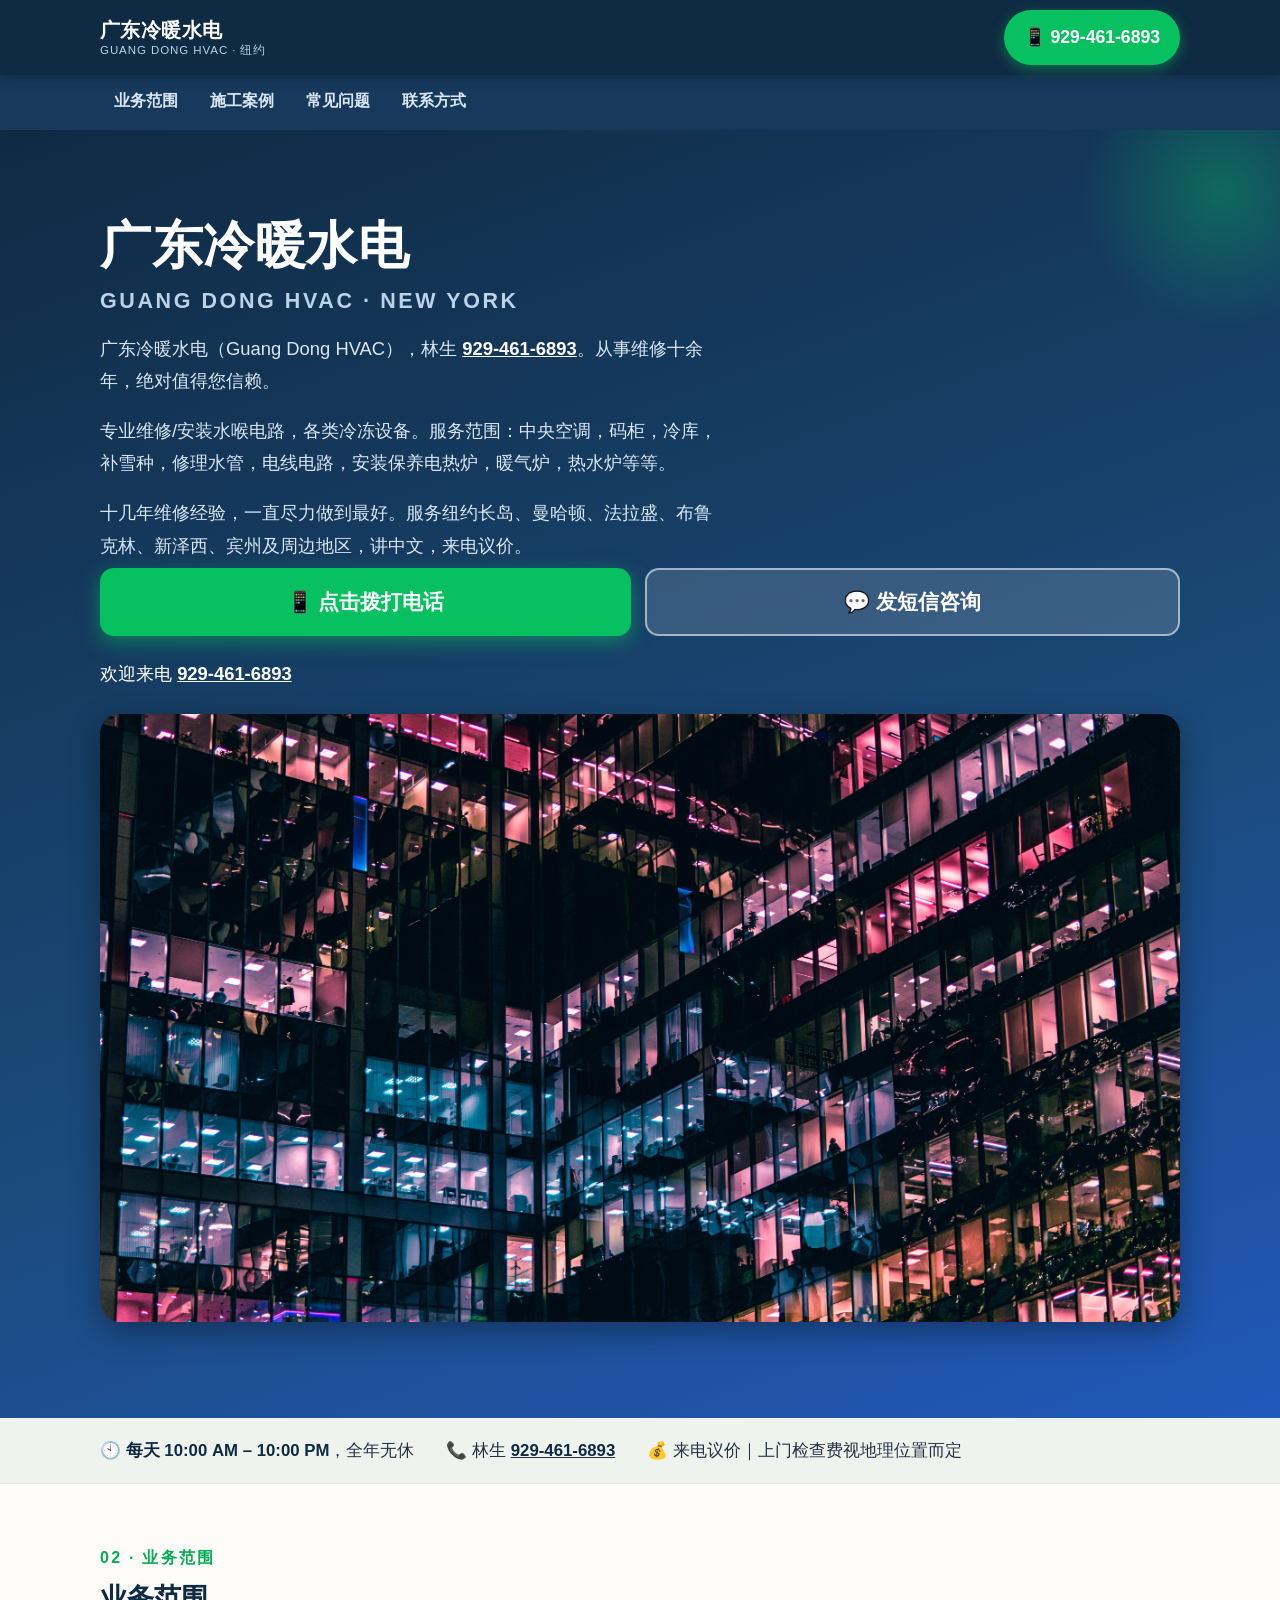
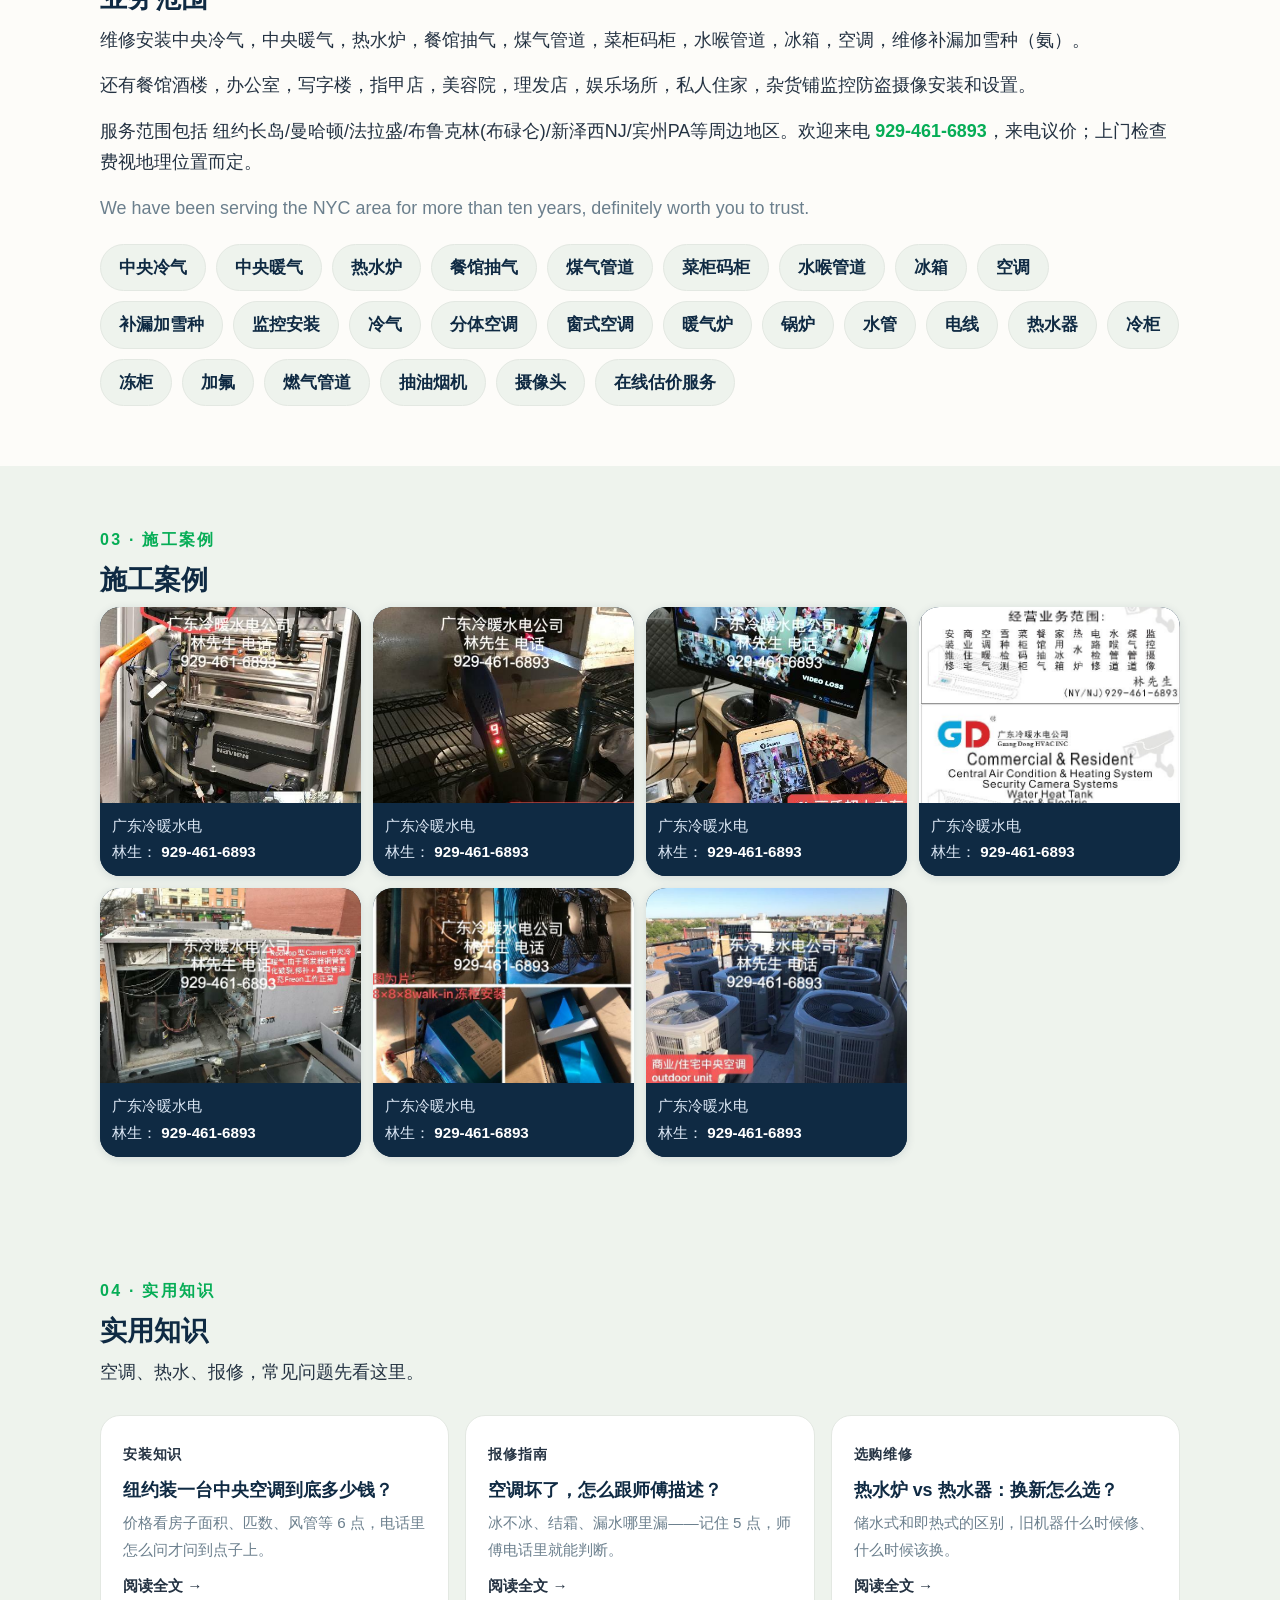
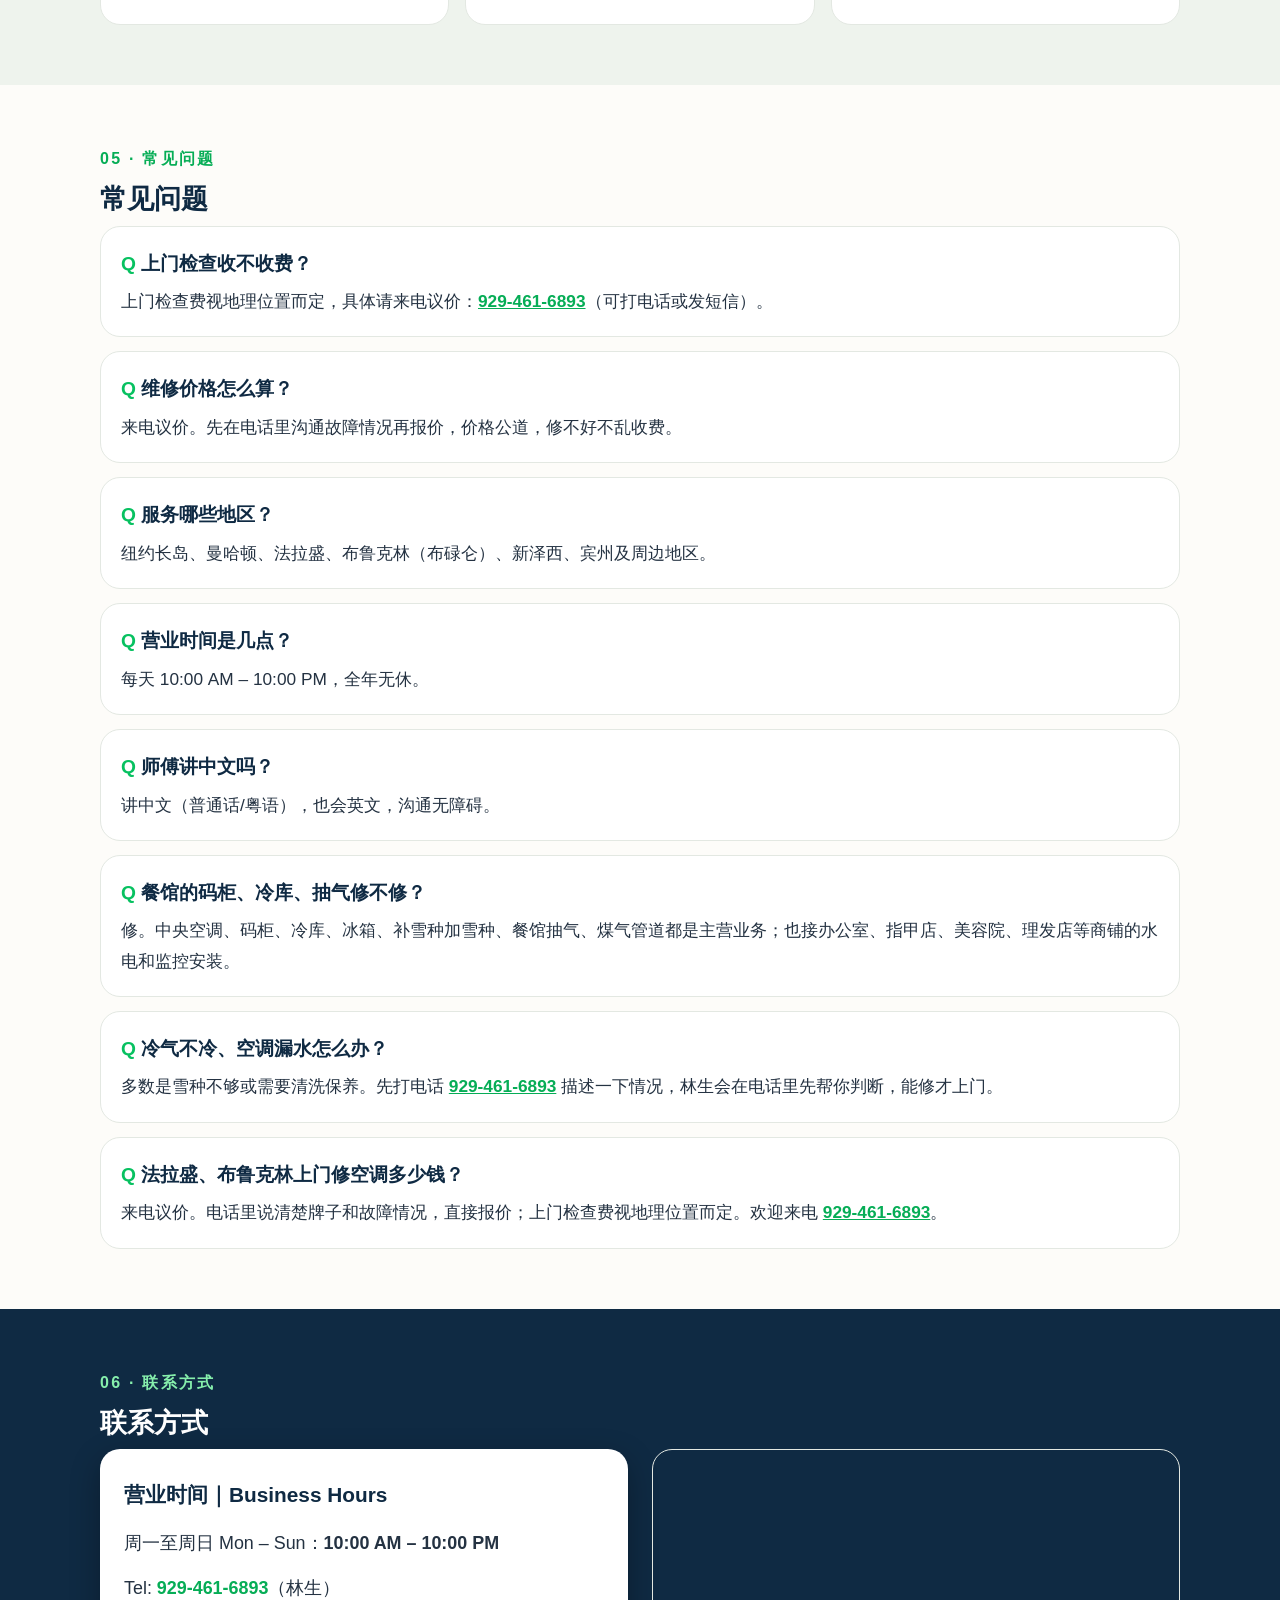
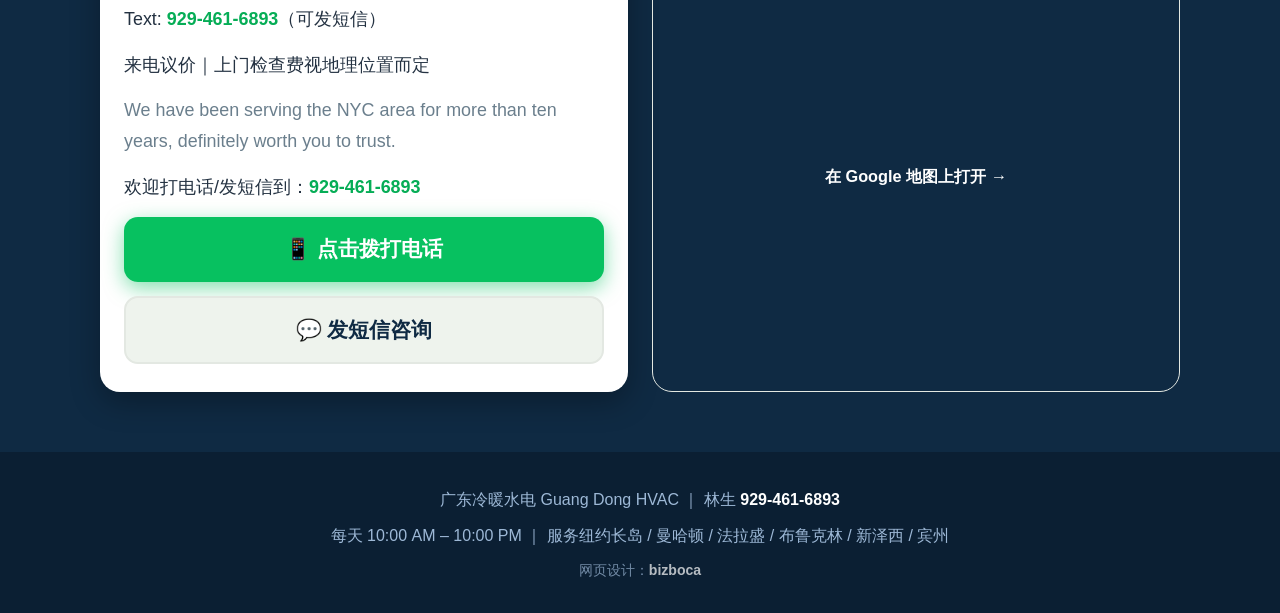
==== index.html @ 6eac8eda "加关键字在线估价服务" ====
<!DOCTYPE html>
<html lang="zh">

<head>
    <meta charset="UTF-8">
    <meta name="viewport" content="width=device-width, initial-scale=1.0">
    <meta http-equiv="X-UA-Compatible" content="ie=edge">
    <title>广东冷暖水电｜纽约中央空调冷气·水喉·电路维修安装 929-461-6893 | Guang Dong HVAC</title>
    <meta name="description" content="广东冷暖水电 (Guang Dong HVAC)，纽约十年以上维修经验：中央空调/冷气/暖气、热水炉、水喉管道、电线电路、码柜冷库、补雪种加氟、煤气管道、餐馆抽气、监控安装。服务长岛/曼哈顿/法拉盛/布鲁克林/皇后区/新泽西/宾州。讲中文，来电议价：929-461-6893。">
    <meta name="keywords" content="广东冷暖水电,Guang Dong HVAC,纽约空调维修,纽约冷气维修,法拉盛空调维修,法拉盛冷气维修,布鲁克林空调维修,布鲁克林水喉,皇后区空调维修,长岛暖气维修,纽约华人空调师傅,中央空调安装,中央冷气,分体空调,窗式空调,空调清洗,空调不制冷,空调漏水,空调移机,补雪种,加雪种,加氟,码柜维修,冷柜维修,冻柜维修,冷库维修,热水炉维修,热水器维修,暖气炉维修,锅炉维修,水管维修,电工,煤气管道,燃气管道,餐馆抽气,抽油烟机维修,监控安装,摄像头安装,929-461-6893,NYC HVAC,Flushing AC repair,在线估价服务,在线估价">
    <meta name="author" content="广东冷暖水电 Guang Dong HVAC">
    <meta name="robots" content="index, follow">
    <link rel="canonical" href="https://guang-dong-hvac.github.io/guang-dong-hvac/">
    <!-- Open Graph -->
    <meta property="og:type" content="website">
    <meta property="og:locale" content="zh_CN">
    <meta property="og:title" content="广东冷暖水电｜纽约中央空调冷气·水喉·电路维修安装">
    <meta property="og:description" content="十年以上纽约维修经验。中央空调/暖气、热水炉、水喉、电路、码柜冷库、补雪种。服务长岛/曼哈顿/法拉盛/布鲁克林/新泽西/宾州。讲中文，来电议价 929-461-6893。">
    <meta property="og:url" content="https://guang-dong-hvac.github.io/guang-dong-hvac/">
    <meta property="og:site_name" content="广东冷暖水电 Guang Dong HVAC">
    <meta property="og:image" content="https://guang-dong-hvac.github.io/guang-dong-hvac/img/%E5%B9%BF%E4%B8%9C%E5%86%B7%E6%9A%96%E6%B0%B4%E7%94%B5%E5%85%AC%E5%8F%B8.jpg">
    <!-- Twitter -->
    <meta name="twitter:card" content="summary_large_image">
    <meta name="twitter:title" content="广东冷暖水电｜纽约中央空调冷气·水喉·电路维修安装">
    <meta name="twitter:description" content="十年以上纽约维修经验，讲中文。中央空调/暖气、热水炉、水喉电路、码柜冷库、补雪种。来电议价 929-461-6893。">
    <!-- Geo -->
    <meta name="geo.region" content="US-NY">
    <meta name="geo.placename" content="New York">
    <meta name="theme-color" content="#0f2a43">
    <!-- Structured data: business entity (SEO + AI/GEO citations) -->
    <script type="application/ld+json">
    {
        "@context": "https://schema.org",
        "@type": "HVACBusiness",
        "name": "广东冷暖水电",
        "alternateName": "Guang Dong HVAC",
        "description": "纽约十年以上维修经验：中央空调/中央暖气维修安装、热水炉/暖气炉/电热炉、水喉管道、电线电路、码柜/冷库/冰箱、补雪种加雪种、煤气管道、餐馆抽气、监控防盗摄像安装。服务餐馆、办公室、指甲店、美容院、理发店、住家、杂货铺。讲中文，来电议价。",
        "url": "https://guang-dong-hvac.github.io/guang-dong-hvac/",
        "telephone": "+1-929-461-6893",
        "priceRange": "来电议价",
        "currenciesAccepted": "USD",
        "paymentAccepted": "Cash",
        "openingHoursSpecification": [
            {"@type": "OpeningHoursSpecification", "dayOfWeek": "Monday", "opens": "10:00", "closes": "22:00"},
            {"@type": "OpeningHoursSpecification", "dayOfWeek": "Tuesday", "opens": "10:00", "closes": "22:00"},
            {"@type": "OpeningHoursSpecification", "dayOfWeek": "Wednesday", "opens": "10:00", "closes": "22:00"},
            {"@type": "OpeningHoursSpecification", "dayOfWeek": "Thursday", "opens": "10:00", "closes": "22:00"},
            {"@type": "OpeningHoursSpecification", "dayOfWeek": "Friday", "opens": "10:00", "closes": "22:00"},
            {"@type": "OpeningHoursSpecification", "dayOfWeek": "Saturday", "opens": "10:00", "closes": "22:00"},
            {"@type": "OpeningHoursSpecification", "dayOfWeek": "Sunday", "opens": "10:00", "closes": "22:00"}
        ],
        "areaServed": [
            {"@type": "City", "name": "Long Island, NY"},
            {"@type": "City", "name": "Manhattan, NY"},
            {"@type": "City", "name": "Flushing, NY"},
            {"@type": "City", "name": "Brooklyn, NY"},
            {"@type": "State", "name": "New Jersey"},
            {"@type": "State", "name": "Pennsylvania"}
        ],
        "knowsLanguage": ["zh", "en"],
        "knowsAbout": ["中央空调维修", "冷气安装", "中央冷气", "分体空调", "窗式空调", "空调清洗保养", "中央暖气", "暖气炉", "锅炉", "电热炉", "热水炉", "热水器", "水喉维修", "水管维修", "电路维修", "电线安装", "补雪种", "加氟", "制冷剂", "码柜维修", "冷柜维修", "冻柜维修", "冷库维修", "冰箱维修", "煤气管道", "燃气管道", "餐馆抽气", "抽油烟机", "监控安装", "摄像头安装", "法拉盛空调维修", "布鲁克林冷气维修", "皇后区空调维修", "纽约华人空调师傅", "在线估价服务"],
        "slogan": "从事维修十余年，绝对值得您信赖。"
    }
    </script>
    <!-- Structured data: FAQ (AI search / GEO) -->
    <script type="application/ld+json">
    {
        "@context": "https://schema.org",
        "@type": "FAQPage",
        "mainEntity": [
            {"@type": "Question", "name": "广东冷暖水电上门检查收不收费？", "acceptedAnswer": {"@type": "Answer", "text": "上门检查费视地理位置而定，具体请来电议价：929-461-6893（可打电话或发短信）。"}},
            {"@type": "Question", "name": "维修价格怎么算？", "acceptedAnswer": {"@type": "Answer", "text": "来电议价。先在电话里沟通故障情况再报价，价格公道。"}},
            {"@type": "Question", "name": "广东冷暖水电服务哪些地区？", "acceptedAnswer": {"@type": "Answer", "text": "纽约长岛、曼哈顿、法拉盛、布鲁克林、新泽西、宾州及周边地区。"}},
            {"@type": "Question", "name": "广东冷暖水电的营业时间？", "acceptedAnswer": {"@type": "Answer", "text": "每天 10:00 AM – 10:00 PM，全年无休。"}},
            {"@type": "Question", "name": "师傅讲中文吗？", "acceptedAnswer": {"@type": "Answer", "text": "讲中文（普通话/粤语），也会英文，沟通无障碍。"}},
            {"@type": "Question", "name": "餐馆的码柜、冷库、抽气修不修？", "acceptedAnswer": {"@type": "Answer", "text": "修。中央空调、码柜、冷库、冰箱、补雪种加雪种、餐馆抽气、煤气管道都是主营业务，也接办公室、指甲店、美容院等商铺。"}},
            {"@type": "Question", "name": "冷气不冷、空调漏水怎么办？", "acceptedAnswer": {"@type": "Answer", "text": "多数是雪种不够或需要清洗保养。先打电话 929-461-6893 描述一下情况，林生会在电话里先帮你判断，能修才上门。"}},
            {"@type": "Question", "name": "法拉盛、布鲁克林上门修空调多少钱？", "acceptedAnswer": {"@type": "Answer", "text": "来电议价。电话里说清楚牌子和故障情况，直接报价；上门检查费视地理位置而定。欢迎来电 929-461-6893。"}}
        ]
    }
    </script>
    <style>
        /* ============ Mobile-first modern redesign — 广东冷暖水电 ============ */
        :root {
            --navy: #0f2a43;
            --navy-2: #16395c;
            --orange: #07C160;
            --orange-dark: #06AD56;
            --blue: #0ea5e9;
            --ink: #243242;
            --muted: #6b7f8d;
            --bg: #fdfcf9;
            --bg-soft: #eef3ed;
            --card: #ffffff;
            --line: #e3e8e2;
            --radius: 20px;
        }
        *, *::before, *::after { box-sizing: border-box; margin: 0; padding: 0; }
        html { scroll-behavior: smooth; -webkit-text-size-adjust: 100%; }
        body {
            font-family: -apple-system, BlinkMacSystemFont, "PingFang SC", "Hiragino Sans GB", "Microsoft YaHei", "Noto Sans SC", "Segoe UI", sans-serif;
            font-size: 18px;
            line-height: 1.75;
            color: var(--ink);
            background: var(--bg);
        }
        img { max-width: 100%; height: auto; display: block; }
        a { color: inherit; }
        section { scroll-margin-top: 76px; }

        .wrap { max-width: 1120px; margin: 0 auto; padding: 0 20px; }

        /* ---- Sticky header ---- */
        .site-header {
            position: sticky; top: 0; z-index: 50;
            background: var(--navy); color: #fff;
            box-shadow: 0 2px 12px rgba(0,0,0,.25);
        }
        .site-header .wrap {
            display: flex; align-items: center; justify-content: space-between;
            padding-top: 10px; padding-bottom: 10px; gap: 12px;
        }
        .brand { font-size: 1.25rem; font-weight: 800; letter-spacing: .02em; line-height: 1.3; }
        .brand small { display: block; font-size: .72rem; font-weight: 500; color: #bcd2e8; letter-spacing: .08em; }
        .header-call {
            flex: none; display: inline-flex; align-items: center; gap: 8px;
            background: var(--orange); color: #fff; font-weight: 800; font-size: 1.1rem;
            padding: 12px 20px; border-radius: 999px; text-decoration: none;
            box-shadow: 0 4px 14px rgba(7,193,96,.45);
        }
        .header-call:active { transform: scale(.97); }

        /* ---- Quick nav ---- */
        .quick-nav { background: var(--navy-2); position: sticky; top: 60px; z-index: 40; }
        .quick-nav .wrap {
            display: flex; gap: 4px; overflow-x: auto; padding-top: 0; padding-bottom: 0;
            -webkit-overflow-scrolling: touch; scrollbar-width: none;
        }
        .quick-nav .wrap::-webkit-scrollbar { display: none; }
        .quick-nav a {
            flex: none; color: #dbe7f5; text-decoration: none; font-size: 1rem; font-weight: 600;
            padding: 12px 14px; border-bottom: 3px solid transparent; white-space: nowrap;
        }
        .quick-nav a:active { color: #fff; border-bottom-color: var(--orange); }

        /* ---- Hero ---- */
        .hero {
            background: linear-gradient(160deg, var(--navy) 0%, #1b4a7a 60%, #2563eb 130%);
            color: #fff; padding: 56px 0 64px; position: relative; overflow: hidden;
        }
        .hero::after {
            content: ""; position: absolute; right: -80px; top: -80px; width: 280px; height: 280px;
            background: radial-gradient(circle, rgba(7,193,96,.35), transparent 70%);
            pointer-events: none;
        }
        .hero h1 { font-size: clamp(2rem, 8.5vw, 3.2rem); line-height: 1.25; font-weight: 900; letter-spacing: .01em; }
        .hero h1 .en { display: block; font-size: .42em; font-weight: 600; color: #bcd2e8; letter-spacing: .12em; margin-top: 10px; }
        .hero .tagline { font-size: 1.15rem; color: #dbe7f5; margin: 18px 0 6px; max-width: 34em; }
        .hero .areas { font-size: 1rem; color: #9db8d6; margin-bottom: 26px; }
        .cta-row { display: flex; flex-direction: column; gap: 14px; margin-bottom: 22px; }
        .btn {
            display: inline-flex; align-items: center; justify-content: center; gap: 10px;
            min-height: 60px; padding: 14px 28px; border-radius: 14px;
            font-size: 1.3rem; font-weight: 800; text-decoration: none; text-align: center;
            transition: transform .12s ease;
        }
        .btn:active { transform: scale(.97); }
        .btn-call { background: var(--orange); color: #fff; box-shadow: 0 6px 20px rgba(7,193,96,.5); }
        .btn-sms { background: rgba(255,255,255,.14); color: #fff; border: 2px solid rgba(255,255,255,.55); }
        .trust { display: flex; flex-wrap: wrap; gap: 10px 18px; font-size: 1rem; color: #cfe0f4; }
        .trust span::before { content: "✓ "; color: var(--orange); font-weight: 800; }

        /* ---- Info strip ---- */
        .info-strip { background: var(--bg-soft); border-bottom: 1px solid var(--line); }
        .info-strip .wrap { display: flex; flex-direction: column; gap: 10px; padding-top: 18px; padding-bottom: 18px; font-size: 1.05rem; }
        .info-strip strong { color: var(--navy); }

        /* ---- Sections ---- */
        .section { padding: 60px 0; }
        .section.alt { background: var(--bg-soft); }
        .kicker { font-size: 1rem; font-weight: 800; color: var(--orange-dark); letter-spacing: .14em; margin-bottom: 8px; }
        .section h2 { font-size: 1.7rem; font-weight: 900; color: var(--navy); margin-bottom: 8px; line-height: 1.35; }
        .section .lede { font-size: 1.12rem; color: var(--muted); margin-bottom: 26px; max-width: 40em; }

        /* ---- Service cards ---- */
        .cards { display: grid; grid-template-columns: 1fr; gap: 14px; }
        .card {
            background: var(--card); border: 1px solid var(--line); border-radius: var(--radius);
            padding: 22px 20px; box-shadow: 0 2px 10px rgba(15,42,67,.06);
        }
        .card h3 { font-size: 1.25rem; color: var(--navy); margin-bottom: 6px; }
        .card h3 .dot { color: var(--orange); margin-right: 8px; }
        .card p { font-size: 1.05rem; color: var(--muted); }
        .note-line { margin-top: 20px; font-size: 1.05rem; color: var(--muted); }
        .note-line strong { color: var(--ink); }

        /* ---- Gallery ---- */
        .gallery-grid { display: grid; grid-template-columns: repeat(2, 1fr); gap: 12px; }
        .gallery-grid figure {
            border-radius: var(--radius); overflow: hidden; background: var(--navy);
            box-shadow: 0 2px 10px rgba(15,42,67,.12); margin: 0;
        }
        .gallery-grid img { aspect-ratio: 4 / 3; object-fit: cover; width: 100%; }
        .gallery-grid figcaption {
            padding: 10px 12px; font-size: .95rem; color: #dbe7f5; background: var(--navy);
        }
        .gallery-grid figcaption a { color: #fff; font-weight: 700; text-decoration: none; }

        /* ---- FAQ ---- */
        .faq-list { display: flex; flex-direction: column; gap: 14px; }
        .posts { display: grid; grid-template-columns: repeat(auto-fit, minmax(260px, 1fr)); gap: 16px; margin-top: 26px; }
        .post-card { display: block; background: #fff; border: 1px solid var(--line); border-radius: var(--radius); padding: 22px; text-decoration: none; color: var(--ink); transition: transform .2s, box-shadow .2s; }
        .post-card:hover { transform: translateY(-3px); box-shadow: 0 12px 28px rgba(15,42,67,.12); }
        .post-card .tag { color: var(--green-dark); font-weight: 700; font-size: .85rem; letter-spacing: .06em; }
        .post-card h3 { font-size: 1.12rem; margin: 8px 0 6px; color: var(--navy); line-height: 1.5; }
        .post-card p { color: var(--muted); font-size: .95rem; margin: 0; }
        .post-card .more { color: var(--green-dark); font-weight: 700; font-size: .95rem; margin-top: 10px; display: inline-block; }
        .faq-item { background: var(--card); border: 1px solid var(--line); border-radius: var(--radius); padding: 20px; }
        .faq-item h3 { font-size: 1.2rem; color: var(--navy); margin-bottom: 6px; }
        .faq-item h3::before { content: "Q "; color: var(--orange); font-weight: 900; }
        .faq-item p { font-size: 1.08rem; color: var(--ink); }
        .faq-item p a { color: var(--orange-dark); font-weight: 700; }

        /* ---- Contact ---- */
        .contact { background: var(--navy); color: #fff; }
        .contact .kicker { color: #86efac; }
        .contact h2 { color: #fff; }
        .contact .lede { color: #bcd2e8; }
        .contact-card {
            background: #fff; color: var(--ink); border-radius: var(--radius);
            padding: 28px 24px; display: flex; flex-direction: column; gap: 14px;
            box-shadow: 0 10px 30px rgba(0,0,0,.3);
        }
        .contact-card h3 { font-size: 1.3rem; color: var(--navy); }
        .contact-card p { font-size: 1.12rem; }
        .contact-card a[href^="tel:"], .contact-card a[href^="sms:"] { color: var(--orange-dark); font-weight: 800; text-decoration: none; }
        .contact-card a[href^="tel:"].btn-call { color: #fff; }
        .contact-grid { display: grid; gap: 28px; }
        .map-wrap { border-radius: var(--radius); overflow: hidden; border: 1px solid var(--line); }
        .map-wrap iframe { width: 100%; height: 300px; border: 0; display: block; }
        .map-link { text-align: center; margin-top: 12px; font-size: 1.02rem; }
        .map-link a { color: var(--green-dark); font-weight: 800; text-decoration: none; }
        .map-link a:hover { text-decoration: underline; }

        /* ---- Footer ---- */
        footer { background: #0b1f33; color: #9db8d6; padding: 34px 0 110px; font-size: 1rem; text-align: center; }
        footer a { color: #fff; font-weight: 700; text-decoration: none; }
        footer p + p { margin-top: 8px; }
        footer .credit { font-size: .88rem; opacity: .7; }

        /* ---- Back to top ---- */
        #toTop {
            position: fixed; right: 18px; bottom: 96px; z-index: 60;
            width: 52px; height: 52px; border-radius: 50%; border: none;
            background: var(--navy); color: #fff; font-size: 1.4rem; cursor: pointer;
            box-shadow: 0 4px 14px rgba(0,0,0,.3); display: none;
        }
        #toTop.show { display: block; }

        /* ---- Sticky mobile call bar ---- */
        .callbar {
            position: fixed; left: 0; right: 0; bottom: 0; z-index: 55;
            display: flex; background: #fff; border-top: 1px solid var(--line);
            box-shadow: 0 -4px 18px rgba(0,0,0,.12);
            padding: 10px 12px calc(10px + env(safe-area-inset-bottom));
            gap: 10px;
        }
        .callbar a {
            flex: 1; display: flex; align-items: center; justify-content: center; gap: 8px;
            min-height: 54px; border-radius: 12px; font-size: 1.2rem; font-weight: 800; text-decoration: none;
        }
        .callbar .call { background: var(--orange); color: #fff; }
        .callbar .sms { background: var(--bg-soft); color: var(--navy); border: 2px solid var(--line); }

        .hero .tagline a { color: #fff; font-weight: 700; }
        .hero .welcome { font-size: 1.15rem; color: #fff; margin-bottom: 24px; }
        .hero .welcome a { color: #fff; font-weight: 800; }
        .hero-img { border-radius: var(--radius); margin-top: 6px; box-shadow: 0 10px 30px rgba(0,0,0,.35); }
        .body-text p { font-size: 1.12rem; margin-bottom: 14px; }
        .body-text a[href^="tel:"] { color: var(--orange-dark); font-weight: 800; text-decoration: none; }
        .en-line { color: var(--muted); font-size: 1.02rem; }
        .chips { display: flex; flex-wrap: wrap; gap: 10px; margin-top: 20px; }
        .chips span {
            background: var(--bg-soft); border: 1px solid var(--line); border-radius: 999px;
            padding: 8px 18px; font-size: 1.05rem; font-weight: 600; color: var(--navy);
        }

        /* ---- Tablet+ ---- */
        @media (min-width: 640px) {
            .cta-row { flex-direction: row; }
            .cta-row .btn { flex: 1; }
            .cards { grid-template-columns: repeat(2, 1fr); }
            .gallery-grid { grid-template-columns: repeat(3, 1fr); }
            .info-strip .wrap { flex-direction: row; flex-wrap: wrap; gap: 12px 32px; }
            .callbar { display: none; }
            footer { padding-bottom: 30px; }
            #toTop { bottom: 24px; }
        }
        @media (min-width: 1024px) {
            .cards { grid-template-columns: repeat(3, 1fr); }
            .gallery-grid { grid-template-columns: repeat(4, 1fr); }
            .hero { padding: 84px 0 96px; }
            .contact-grid { display: grid; grid-template-columns: 1fr 1fr; gap: 24px; align-items: stretch; }
        }
        @media (prefers-reduced-motion: reduce) {
            html { scroll-behavior: auto; }
        }
    </style>
</head>

<body>
    <header class="site-header">
        <div class="wrap">
            <div class="brand">广东冷暖水电<small>GUANG DONG HVAC · 纽约</small></div>
            <a class="header-call" href="tel:929-461-6893">📱 929-461-6893</a>
        </div>
    </header>
    <nav class="quick-nav" aria-label="主导航">
        <div class="wrap">
            <a href="#services">业务范围</a>
            <a href="#gallery">施工案例</a>
            <a href="#faq">常见问题</a>
            <a href="#contact">联系方式</a>
        </div>
    </nav>

    <main>
        <!-- Hero -->
        <section class="hero" id="about">
            <div class="wrap">
                <h1>广东冷暖水电<span class="en">GUANG DONG HVAC · NEW YORK</span></h1>
                <p class="tagline">广东冷暖水电（Guang Dong HVAC），林生 <a href="tel:929-461-6893">929-461-6893</a>。从事维修十余年，绝对值得您信赖。</p>
                <p class="tagline">专业维修/安装水喉电路，各类冷冻设备。服务范围：中央空调，码柜，冷库，补雪种，修理水管，电线电路，安装保养电热炉，暖气炉，热水炉等等。</p>
                <p class="tagline">十几年维修经验，一直尽力做到最好。服务纽约长岛、曼哈顿、法拉盛、布鲁克林、新泽西、宾州及周边地区，讲中文，来电议价。</p>
                <div class="cta-row">
                    <a class="btn btn-call" href="tel:929-461-6893">📱 点击拨打电话</a>
                    <a class="btn btn-sms" href="sms:929-461-6893">💬 发短信咨询</a>
                </div>
                <p class="welcome">欢迎来电 <a href="tel:929-461-6893">929-461-6893</a></p>
                <img src="img/buidling.jpg" alt="广东冷暖水电 — 纽约中央空调水喉电路维修安装团队" class="hero-img" loading="lazy">
            </div>
        </section>

        <!-- Info strip -->
        <div class="info-strip">
            <div class="wrap">
                <span>🕙 <strong>每天 10:00 AM – 10:00 PM</strong>，全年无休</span>
                <span>📞 林生 <a href="tel:929-461-6893"><strong>929-461-6893</strong></a></span>
                <span>💰 来电议价｜上门检查费视地理位置而定</span>
            </div>
        </div>

        <!-- Services -->
        <section class="section" id="services">
            <div class="wrap">
                <p class="kicker">02 · 业务范围</p>
                <h2>业务范围</h2>
                <div class="body-text">
                    <p>维修安装中央冷气，中央暖气，热水炉，餐馆抽气，煤气管道，菜柜码柜，水喉管道，冰箱，空调，维修补漏加雪种（氨）。</p>
                    <p>还有餐馆酒楼，办公室，写字楼，指甲店，美容院，理发店，娱乐场所，私人住家，杂货铺监控防盗摄像安装和设置。</p>
                    <p>服务范围包括 纽约长岛/曼哈顿/法拉盛/布鲁克林(布碌仑)/新泽西NJ/宾州PA等周边地区。欢迎来电 <a href="tel:929-461-6893">929-461-6893</a>，来电议价；上门检查费视地理位置而定。</p>
                    <p class="en-line">We have been serving the NYC area for more than ten years, definitely worth you to trust.</p>
                </div>
                <div class="chips">
                    <span>中央冷气</span><span>中央暖气</span><span>热水炉</span><span>餐馆抽气</span><span>煤气管道</span><span>菜柜码柜</span><span>水喉管道</span><span>冰箱</span><span>空调</span><span>补漏加雪种</span><span>监控安装</span><span>冷气</span><span>分体空调</span><span>窗式空调</span><span>暖气炉</span><span>锅炉</span><span>水管</span><span>电线</span><span>热水器</span><span>冷柜</span><span>冻柜</span><span>加氟</span><span>燃气管道</span><span>抽油烟机</span><span>摄像头</span><span>在线估价服务</span>
                </div>
            </div>
        </section>

        <!-- Gallery -->
        <section class="section alt" id="gallery">
            <div class="wrap">
                <p class="kicker">03 · 施工案例</p>
                <h2>施工案例</h2>
                <div class="gallery-grid">
                    <figure>
                        <img src="img/navien%20%E7%BB%B4%E4%BF%AE.jpg" alt="Navien 热水炉维修 — 广东冷暖水电施工案例" loading="lazy">
                        <figcaption>广东冷暖水电<br>林生： <a href="tel:929-461-6893">929-461-6893</a></figcaption>
                    </figure>
                    <figure>
                        <img src="img/%E5%8A%A0%E9%9B%AA%E7%A7%8D.jpg" alt="空调冷库加雪种补漏服务 — 广东冷暖水电" loading="lazy">
                        <figcaption>广东冷暖水电<br>林生： <a href="tel:929-461-6893">929-461-6893</a></figcaption>
                    </figure>
                    <figure>
                        <img src="img/%E5%AE%89%E8%A3%85%E7%9B%91%E6%8E%A7.jpg" alt="商铺监控防盗摄像安装 — 广东冷暖水电" loading="lazy">
                        <figcaption>广东冷暖水电<br>林生： <a href="tel:929-461-6893">929-461-6893</a></figcaption>
                    </figure>
                    <figure>
                        <img src="img/%E5%B9%BF%E4%B8%9C%E5%86%B7%E6%9A%96%E6%B0%B4%E7%94%B5%E5%85%AC%E5%8F%B8.jpg" alt="广东冷暖水电公司 — 林生 929-461-6893" loading="lazy">
                        <figcaption>广东冷暖水电<br>林生： <a href="tel:929-461-6893">929-461-6893</a></figcaption>
                    </figure>
                    <figure>
                        <img src="img/%E4%B8%AD%E5%A4%AE%E7%A9%BA%E8%B0%83.jpg" alt="中央空调维修安装 — 广东冷暖水电施工案例" loading="lazy">
                        <figcaption>广东冷暖水电<br>林生： <a href="tel:929-461-6893">929-461-6893</a></figcaption>
                    </figure>
                    <figure>
                        <img src="img/%E5%86%BB%E6%9F%9C.jpg" alt="商用冻柜码柜维修 — 广东冷暖水电" loading="lazy">
                        <figcaption>广东冷暖水电<br>林生： <a href="tel:929-461-6893">929-461-6893</a></figcaption>
                    </figure>
                    <figure>
                        <img src="img/%E5%95%86%E4%B8%9A-%E4%BD%8F%E5%AE%85%E4%B8%AD%E5%A4%AE%E7%A9%BA%E8%B0%83%20out-door.jpg" alt="商用住宅中央空调室外机安装 — 广东冷暖水电" loading="lazy">
                        <figcaption>广东冷暖水电<br>林生： <a href="tel:929-461-6893">929-461-6893</a></figcaption>
                    </figure>
                </div>
            </div>
        </section>

        <!-- 实用知识 -->
        <section class="section alt" id="posts">
            <div class="wrap">
                <p class="kicker">04 · 实用知识</p>
                <h2>实用知识</h2>
                <p class="section-sub">空调、热水、报修，常见问题先看这里。</p>
                <div class="posts">
                    <a class="post-card" href="articles/central-ac-cost-nyc.html">
                        <span class="tag">安装知识</span>
                        <h3>纽约装一台中央空调到底多少钱？</h3>
                        <p>价格看房子面积、匹数、风管等 6 点，电话里怎么问才问到点子上。</p>
                        <span class="more">阅读全文 →</span>
                    </a>
                    <a class="post-card" href="articles/describe-ac-problem.html">
                        <span class="tag">报修指南</span>
                        <h3>空调坏了，怎么跟师傅描述？</h3>
                        <p>冰不冰、结霜、漏水哪里漏——记住 5 点，师傅电话里就能判断。</p>
                        <span class="more">阅读全文 →</span>
                    </a>
                    <a class="post-card" href="articles/water-heater-repair-or-replace.html">
                        <span class="tag">选购维修</span>
                        <h3>热水炉 vs 热水器：换新怎么选？</h3>
                        <p>储水式和即热式的区别，旧机器什么时候修、什么时候该换。</p>
                        <span class="more">阅读全文 →</span>
                    </a>
                </div>
            </div>
        </section>

        <!-- FAQ -->
        <section class="section" id="faq">
            <div class="wrap">
                <p class="kicker">05 · 常见问题</p>
                <h2>常见问题</h2>
                <div class="faq-list">
                    <div class="faq-item">
                        <h3>上门检查收不收费？</h3>
                        <p>上门检查费视地理位置而定，具体请来电议价：<a href="tel:929-461-6893">929-461-6893</a>（可打电话或发短信）。</p>
                    </div>
                    <div class="faq-item">
                        <h3>维修价格怎么算？</h3>
                        <p>来电议价。先在电话里沟通故障情况再报价，价格公道，修不好不乱收费。</p>
                    </div>
                    <div class="faq-item">
                        <h3>服务哪些地区？</h3>
                        <p>纽约长岛、曼哈顿、法拉盛、布鲁克林（布碌仑）、新泽西、宾州及周边地区。</p>
                    </div>
                    <div class="faq-item">
                        <h3>营业时间是几点？</h3>
                        <p>每天 10:00 AM – 10:00 PM，全年无休。</p>
                    </div>
                    <div class="faq-item">
                        <h3>师傅讲中文吗？</h3>
                        <p>讲中文（普通话/粤语），也会英文，沟通无障碍。</p>
                    </div>
                    <div class="faq-item">
                        <h3>餐馆的码柜、冷库、抽气修不修？</h3>
                        <p>修。中央空调、码柜、冷库、冰箱、补雪种加雪种、餐馆抽气、煤气管道都是主营业务；也接办公室、指甲店、美容院、理发店等商铺的水电和监控安装。</p>
                    </div>
                    <div class="faq-item">
                        <h3>冷气不冷、空调漏水怎么办？</h3>
                        <p>多数是雪种不够或需要清洗保养。先打电话 <a href="tel:929-461-6893">929-461-6893</a> 描述一下情况，林生会在电话里先帮你判断，能修才上门。</p>
                    </div>
                    <div class="faq-item">
                        <h3>法拉盛、布鲁克林上门修空调多少钱？</h3>
                        <p>来电议价。电话里说清楚牌子和故障情况，直接报价；上门检查费视地理位置而定。欢迎来电 <a href="tel:929-461-6893">929-461-6893</a>。</p>
                    </div>
                </div>
            </div>
        </section>

        <!-- Contact -->
        <section class="section contact" id="contact">
            <div class="wrap">
                <p class="kicker">06 · 联系方式</p>
                <h2>联系方式</h2>
                <div class="contact-grid">
                    <div class="contact-card">
                        <h3>营业时间｜Business Hours</h3>
                        <p>周一至周日 Mon – Sun：<strong>10:00 AM – 10:00 PM</strong></p>
                        <p>Tel: <a href="tel:929-461-6893">929-461-6893</a>（林生）<br>
                        Text: <a href="sms:929-461-6893">929-461-6893</a>（可发短信）</p>
                        <p>来电议价｜上门检查费视地理位置而定</p>
                        <p class="en-line">We have been serving the NYC area for more than ten years, definitely worth you to trust.</p>
                        <p>欢迎打电话/发短信到：<a href="tel:929-461-6893">929-461-6893</a></p>
                        <a class="btn btn-call" href="tel:929-461-6893">📱 点击拨打电话</a>
                        <a class="btn btn-sms" href="sms:929-461-6893" style="border-color: var(--line); color: var(--navy); background: var(--bg-soft);">💬 发短信咨询</a>
                    </div>
                    <div class="map-wrap">
                        <iframe src="https://www.google.com/maps/embed?pb=!1m18!1m12!1m3!1d175833.19804980516!2d-74.06149667755389!3d40.70622023780585!2m3!1f0!2f0!3f0!3m2!1i1024!2i768!4f13.1!3m3!1m2!1s0x89c24fa5d33f083b%3A0xc80b8f06e177fe62!2sNew%20York%2C%20NY!5e0!3m2!1sen!2sus!4v1591654242901!5m2!1sen!2sus" style="border:0" allowfullscreen loading="lazy" title="广东冷暖水电服务区域地图 - 纽约"></iframe>
                        <p class="map-link"><a href="https://maps.app.goo.gl/42yvYqG9XXUFnU3z5?g_st=ic" target="_blank" rel="noopener">在 Google 地图上打开 →</a></p>
                    </div>
                </div>
            </div>
        </section>
    </main>

    <footer>
        <div class="wrap">
            <p>广东冷暖水电 Guang Dong HVAC ｜ 林生 <a href="tel:929-461-6893">929-461-6893</a></p>
            <p>每天 10:00 AM – 10:00 PM ｜ 服务纽约长岛 / 曼哈顿 / 法拉盛 / 布鲁克林 / 新泽西 / 宾州</p>
            <p class="credit">网页设计：<a href="https://bizboca.com">bizboca</a></p>
        </div>
    </footer>

    <!-- Sticky mobile call bar -->
    <div class="callbar" role="navigation" aria-label="快速联系">
        <a class="call" href="tel:929-461-6893">📱 打电话</a>
        <a class="sms" href="sms:929-461-6893">💬 发短信</a>
    </div>

    <button id="toTop" aria-label="回到顶部">↑</button>

    <script>
        (function () {
            // Back to top
            var btn = document.getElementById('toTop');
            window.addEventListener('scroll', function () {
                if (window.scrollY > 400) { btn.classList.add('show'); }
                else { btn.classList.remove('show'); }
            }, { passive: true });
            btn.addEventListener('click', function () {
                window.scrollTo({ top: 0, behavior: 'smooth' });
            });
        })();
    </script>
</body>
</html>
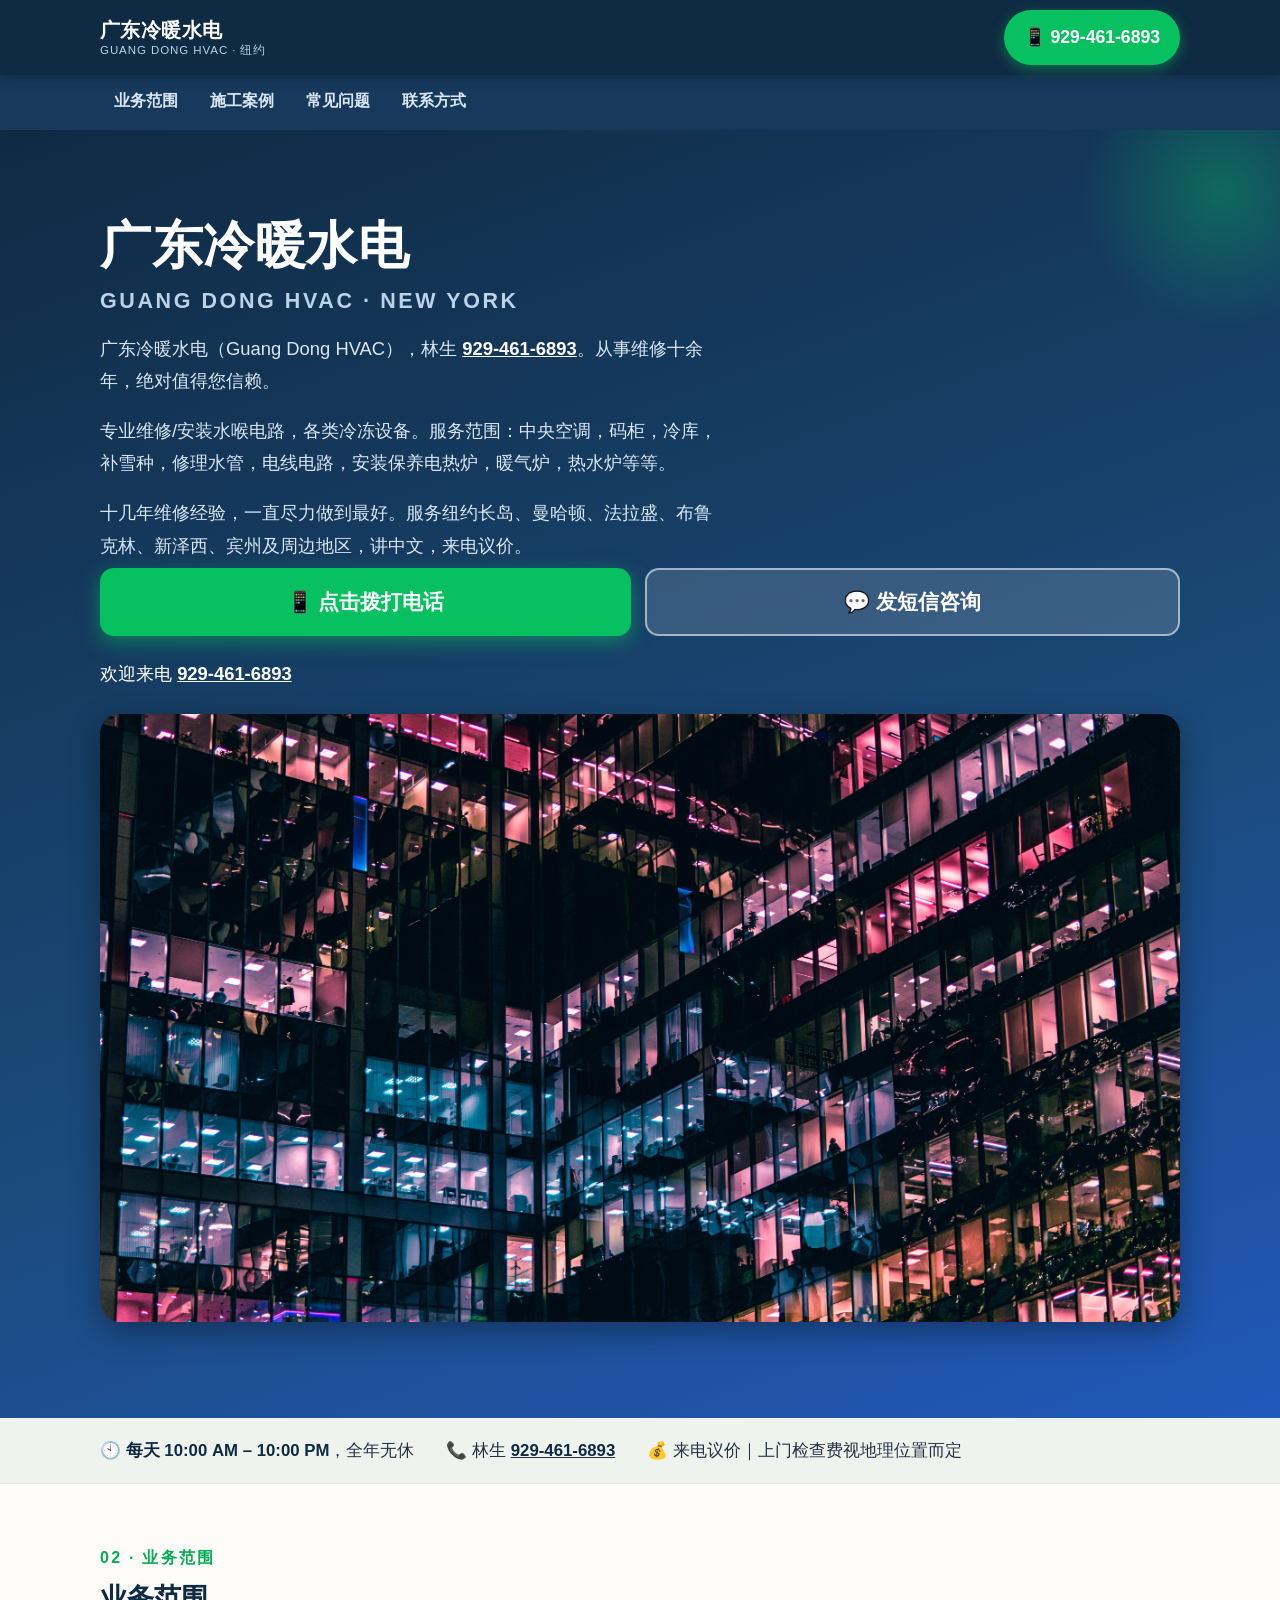
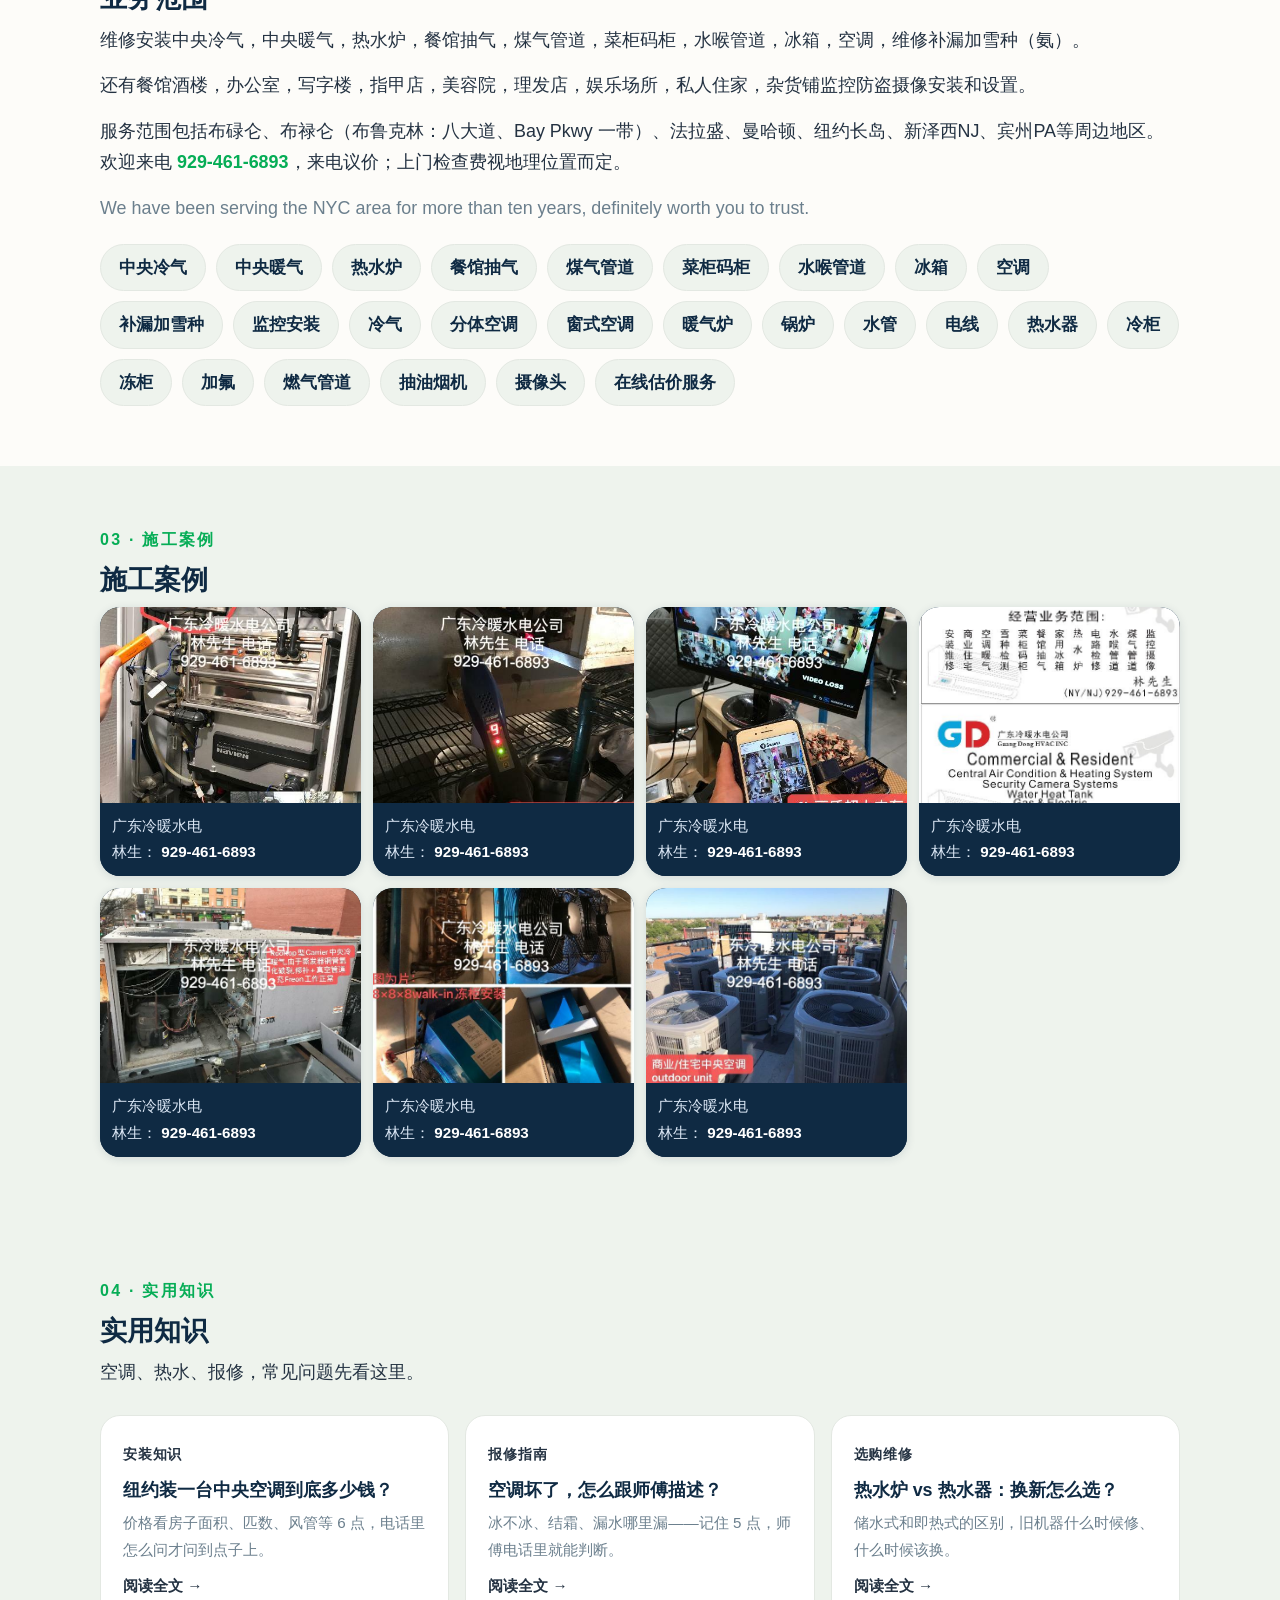
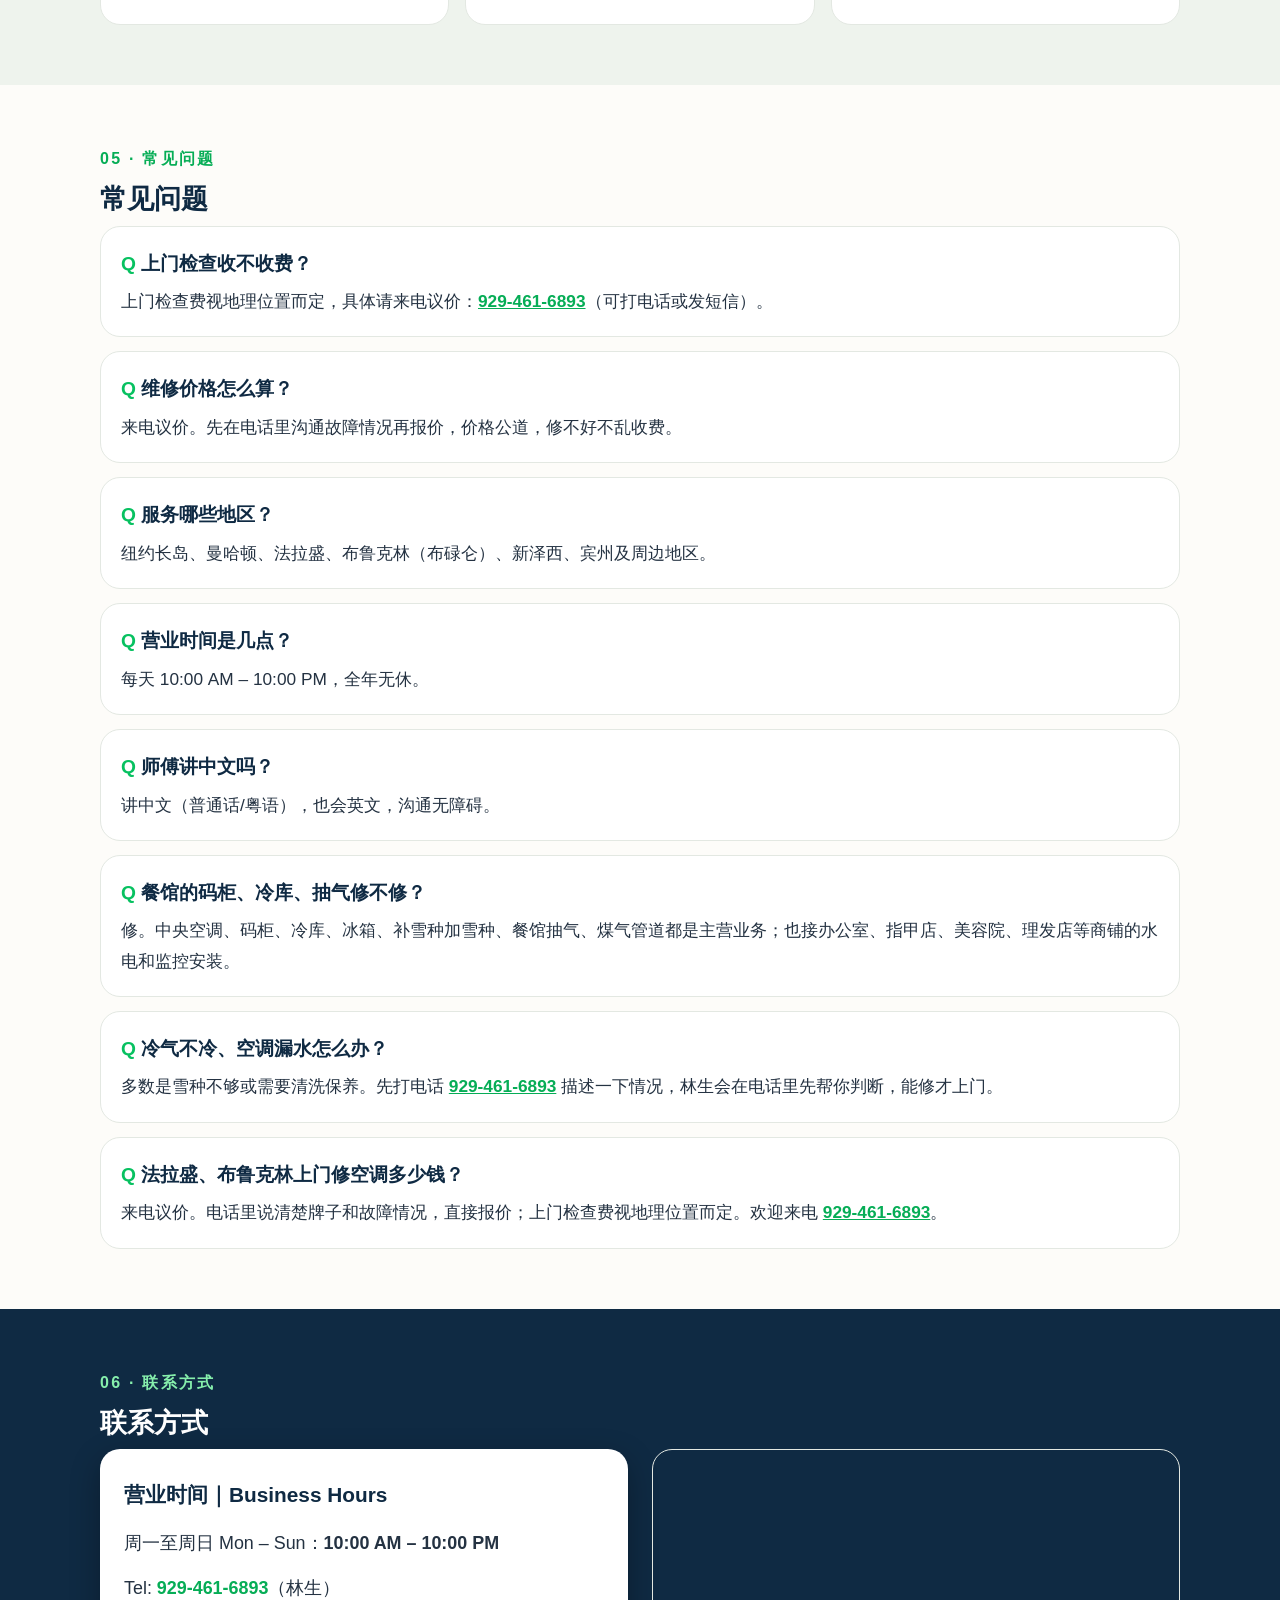
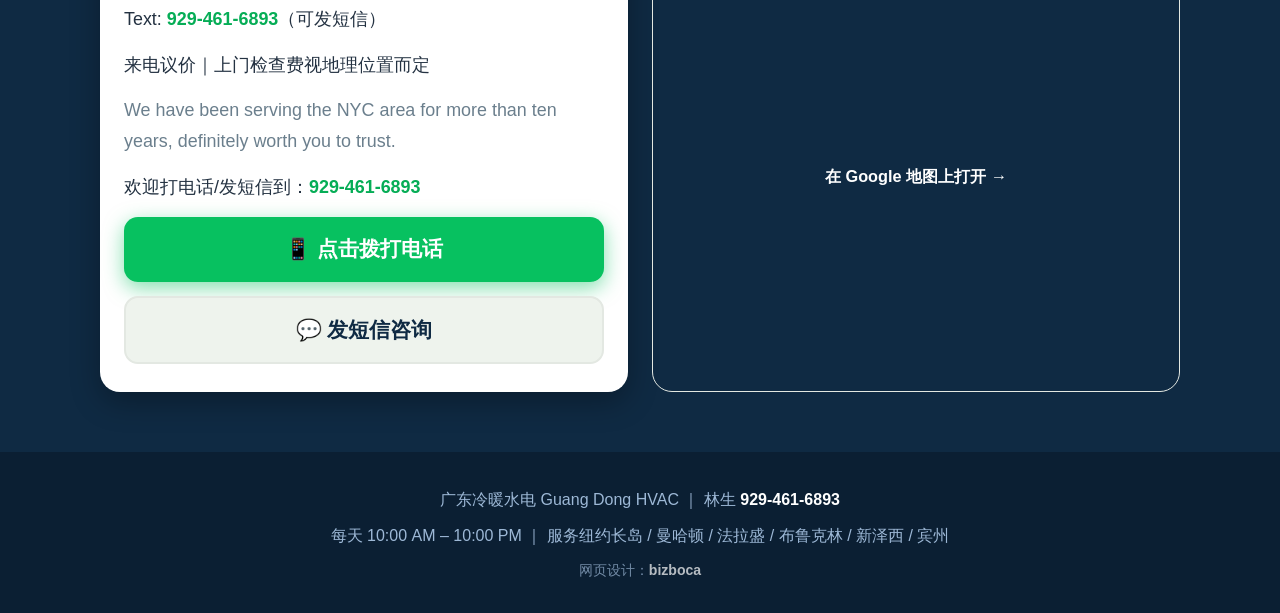
==== commit 8a3a489b: "服务地区关键字" ====
--- a/index.html
+++ b/index.html
@@ -7,7 +7,7 @@
     <meta http-equiv="X-UA-Compatible" content="ie=edge">
     <title>广东冷暖水电｜纽约中央空调冷气·水喉·电路维修安装 929-461-6893 | Guang Dong HVAC</title>
     <meta name="description" content="广东冷暖水电 (Guang Dong HVAC)，纽约十年以上维修经验：中央空调/冷气/暖气、热水炉、水喉管道、电线电路、码柜冷库、补雪种加氟、煤气管道、餐馆抽气、监控安装。服务长岛/曼哈顿/法拉盛/布鲁克林/皇后区/新泽西/宾州。讲中文，来电议价：929-461-6893。">
-    <meta name="keywords" content="广东冷暖水电,Guang Dong HVAC,纽约空调维修,纽约冷气维修,法拉盛空调维修,法拉盛冷气维修,布鲁克林空调维修,布鲁克林水喉,皇后区空调维修,长岛暖气维修,纽约华人空调师傅,中央空调安装,中央冷气,分体空调,窗式空调,空调清洗,空调不制冷,空调漏水,空调移机,补雪种,加雪种,加氟,码柜维修,冷柜维修,冻柜维修,冷库维修,热水炉维修,热水器维修,暖气炉维修,锅炉维修,水管维修,电工,煤气管道,燃气管道,餐馆抽气,抽油烟机维修,监控安装,摄像头安装,929-461-6893,NYC HVAC,Flushing AC repair,在线估价服务,在线估价">
+    <meta name="keywords" content="广东冷暖水电,Guang Dong HVAC,纽约空调维修,纽约冷气维修,法拉盛空调维修,法拉盛冷气维修,布鲁克林空调维修,布鲁克林水喉,皇后区空调维修,长岛暖气维修,纽约华人空调师傅,中央空调安装,中央冷气,分体空调,窗式空调,空调清洗,空调不制冷,空调漏水,空调移机,补雪种,加雪种,加氟,码柜维修,冷柜维修,冻柜维修,冷库维修,热水炉维修,热水器维修,暖气炉维修,锅炉维修,水管维修,电工,煤气管道,燃气管道,餐馆抽气,抽油烟机维修,监控安装,摄像头安装,929-461-6893,NYC HVAC,Flushing AC repair,在线估价服务,在线估价,布碌仑,布禄仑,布碌仑热水器,布碌仑冷气维修,八大道空调维修,Bay Pkwy,bay pkwy,八大道热水器">
     <meta name="author" content="广东冷暖水电 Guang Dong HVAC">
     <meta name="robots" content="index, follow">
     <link rel="canonical" href="https://guang-dong-hvac.github.io/guang-dong-hvac/">
@@ -58,7 +58,7 @@
             {"@type": "State", "name": "Pennsylvania"}
         ],
         "knowsLanguage": ["zh", "en"],
-        "knowsAbout": ["中央空调维修", "冷气安装", "中央冷气", "分体空调", "窗式空调", "空调清洗保养", "中央暖气", "暖气炉", "锅炉", "电热炉", "热水炉", "热水器", "水喉维修", "水管维修", "电路维修", "电线安装", "补雪种", "加氟", "制冷剂", "码柜维修", "冷柜维修", "冻柜维修", "冷库维修", "冰箱维修", "煤气管道", "燃气管道", "餐馆抽气", "抽油烟机", "监控安装", "摄像头安装", "法拉盛空调维修", "布鲁克林冷气维修", "皇后区空调维修", "纽约华人空调师傅", "在线估价服务"],
+        "knowsAbout": ["中央空调维修", "冷气安装", "中央冷气", "分体空调", "窗式空调", "空调清洗保养", "中央暖气", "暖气炉", "锅炉", "电热炉", "热水炉", "热水器", "水喉维修", "水管维修", "电路维修", "电线安装", "补雪种", "加氟", "制冷剂", "码柜维修", "冷柜维修", "冻柜维修", "冷库维修", "冰箱维修", "煤气管道", "燃气管道", "餐馆抽气", "抽油烟机", "监控安装", "摄像头安装", "法拉盛空调维修", "布鲁克林冷气维修", "皇后区空调维修", "纽约华人空调师傅", "在线估价服务", "布碌仑", "布禄仑", "布碌仑热水器", "八大道空调维修", "Bay Pkwy", "八大道热水器"],
         "slogan": "从事维修十余年，绝对值得您信赖。"
     }
     </script>
@@ -358,7 +358,7 @@
                 <div class="body-text">
                     <p>维修安装中央冷气，中央暖气，热水炉，餐馆抽气，煤气管道，菜柜码柜，水喉管道，冰箱，空调，维修补漏加雪种（氨）。</p>
                     <p>还有餐馆酒楼，办公室，写字楼，指甲店，美容院，理发店，娱乐场所，私人住家，杂货铺监控防盗摄像安装和设置。</p>
-                    <p>服务范围包括 纽约长岛/曼哈顿/法拉盛/布鲁克林(布碌仑)/新泽西NJ/宾州PA等周边地区。欢迎来电 <a href="tel:929-461-6893">929-461-6893</a>，来电议价；上门检查费视地理位置而定。</p>
+                    <p>服务范围包括布碌仑、布禄仑（布鲁克林：八大道、Bay Pkwy 一带）、法拉盛、曼哈顿、纽约长岛、新泽西NJ、宾州PA等周边地区。欢迎来电 <a href="tel:929-461-6893">929-461-6893</a>，来电议价；上门检查费视地理位置而定。</p>
                     <p class="en-line">We have been serving the NYC area for more than ten years, definitely worth you to trust.</p>
                 </div>
                 <div class="chips">
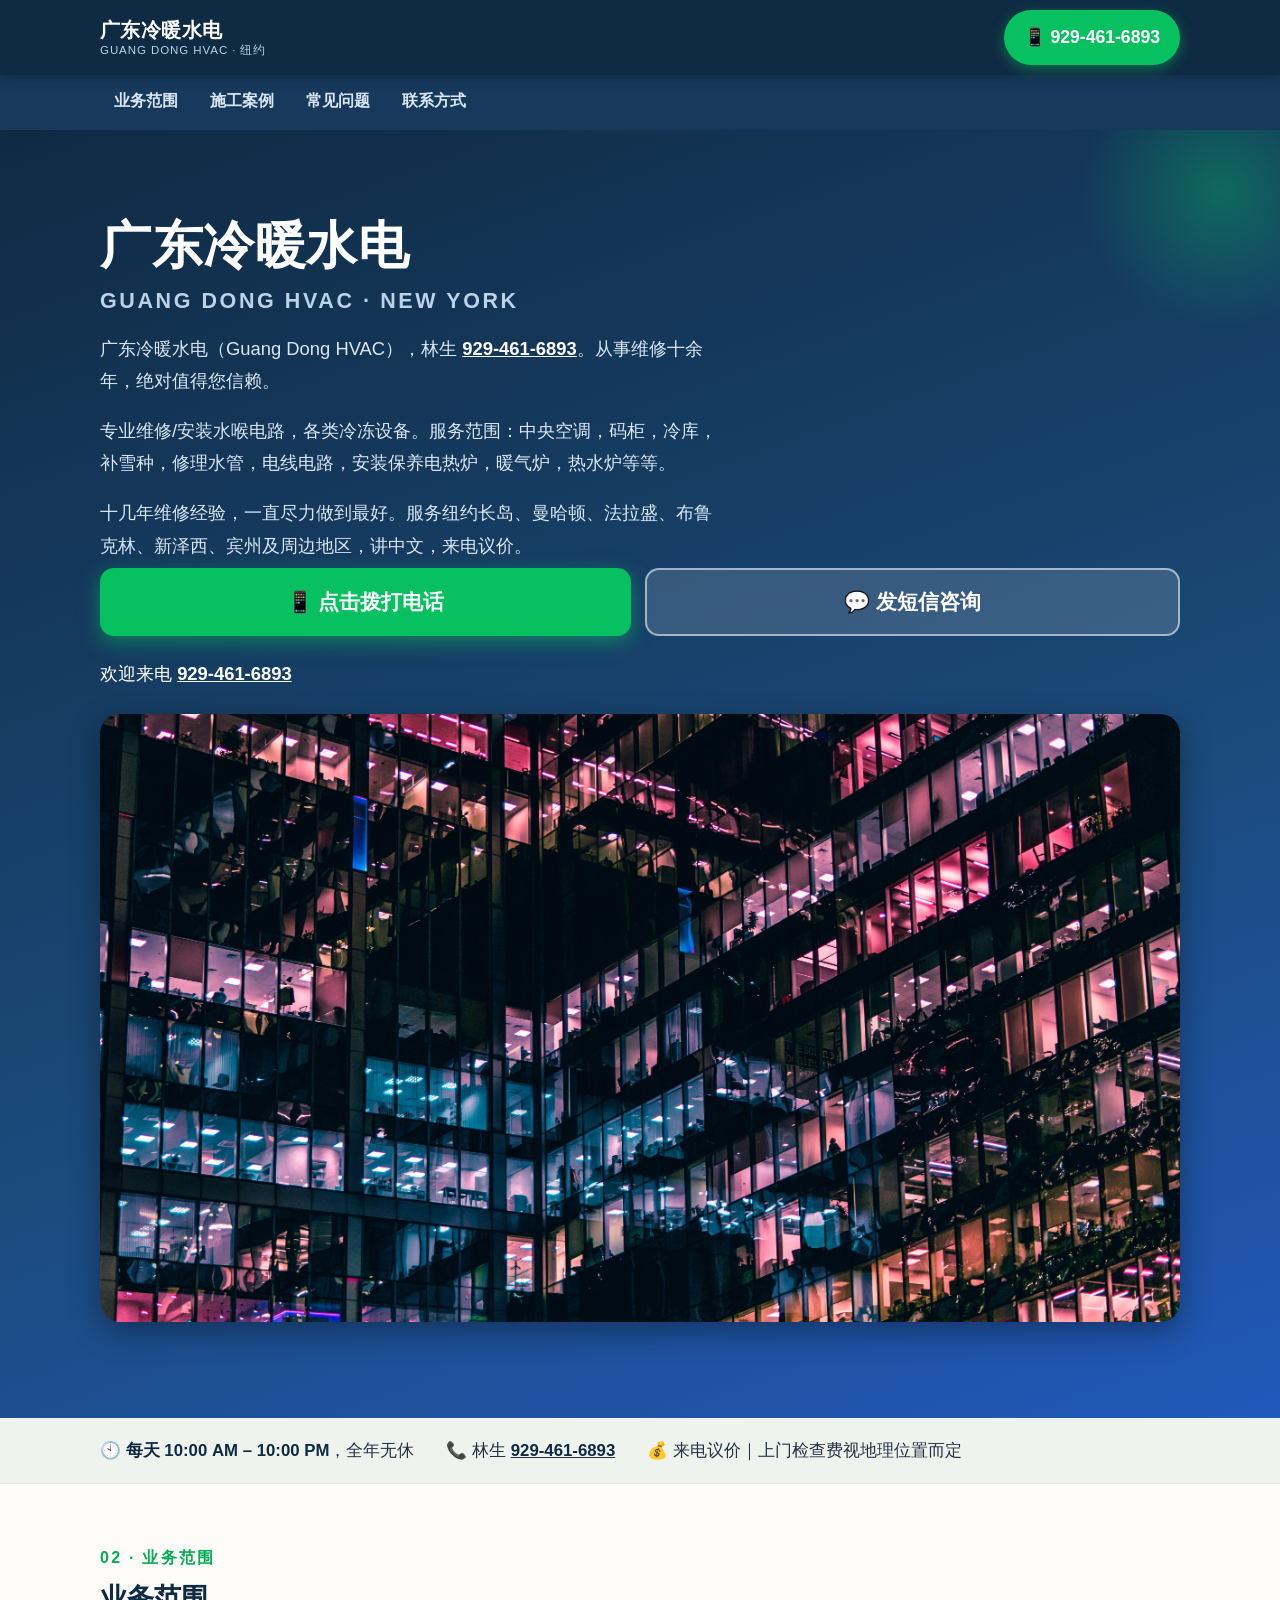
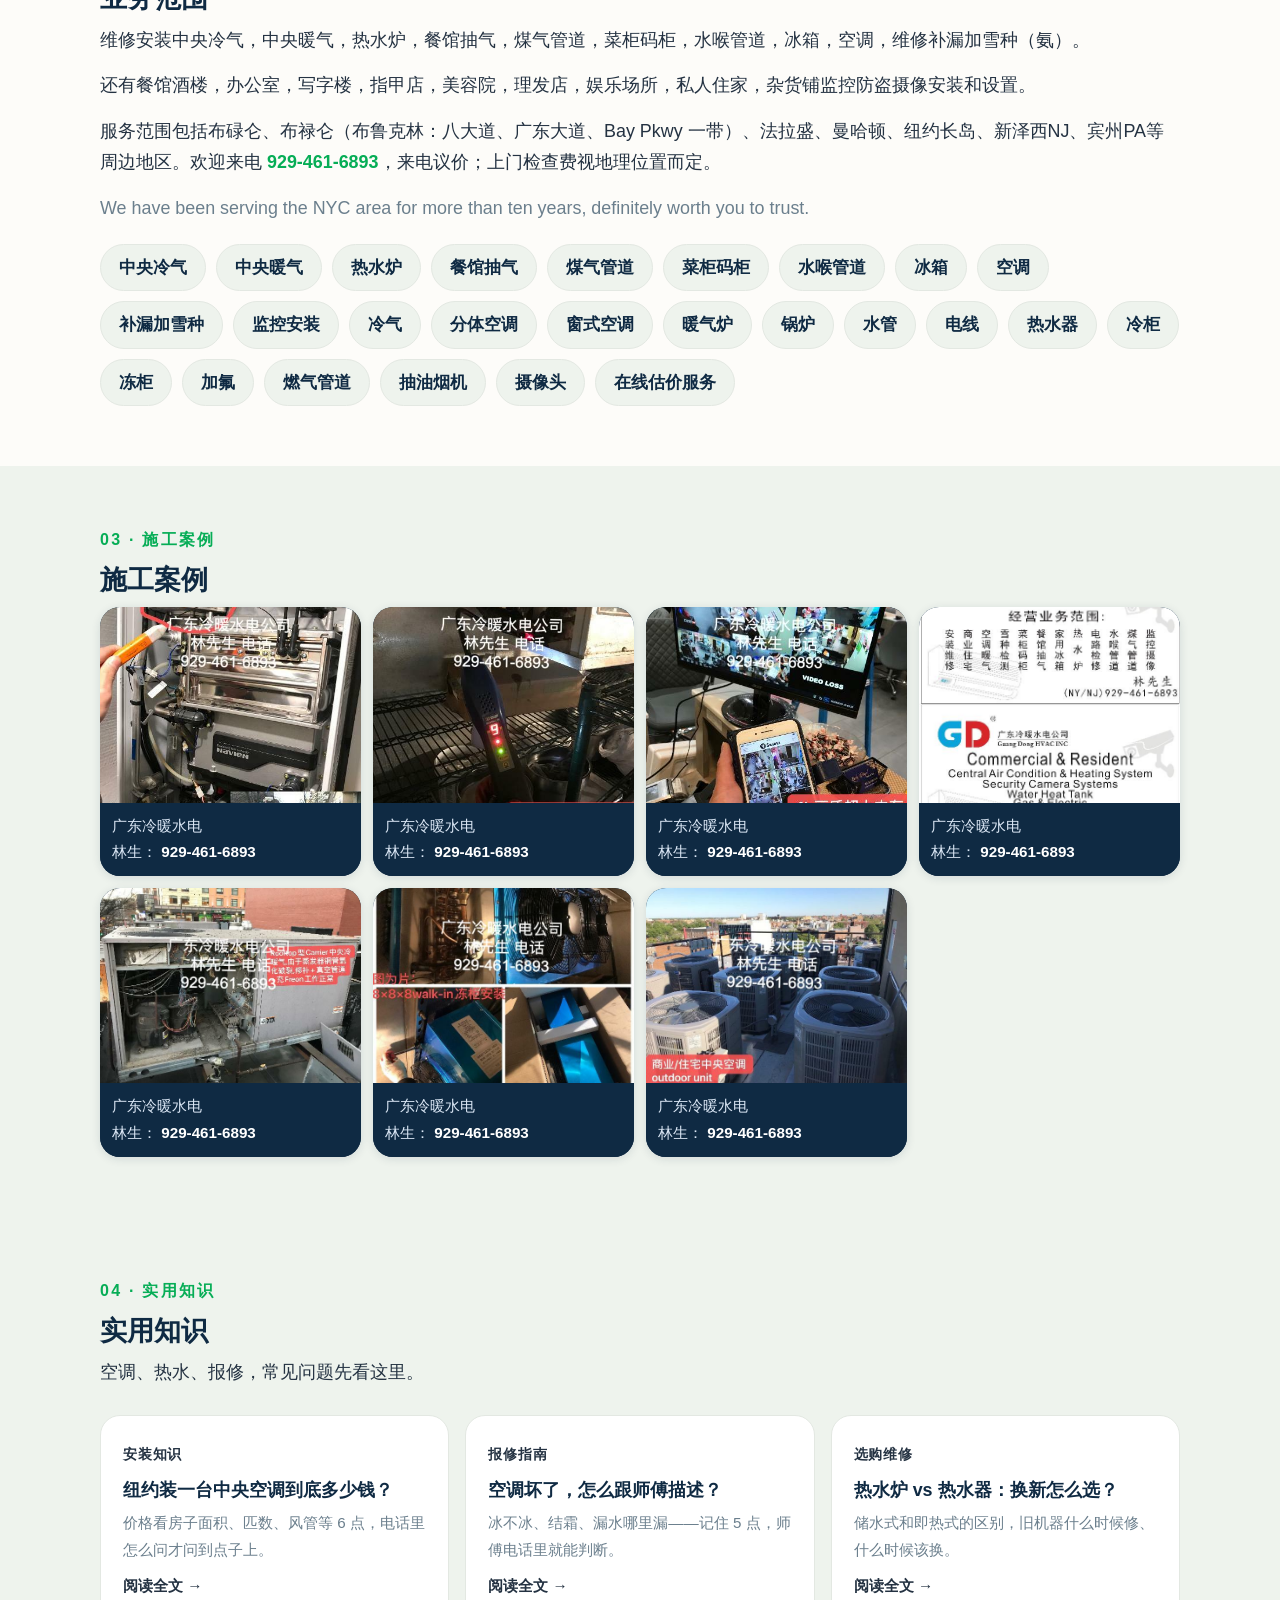
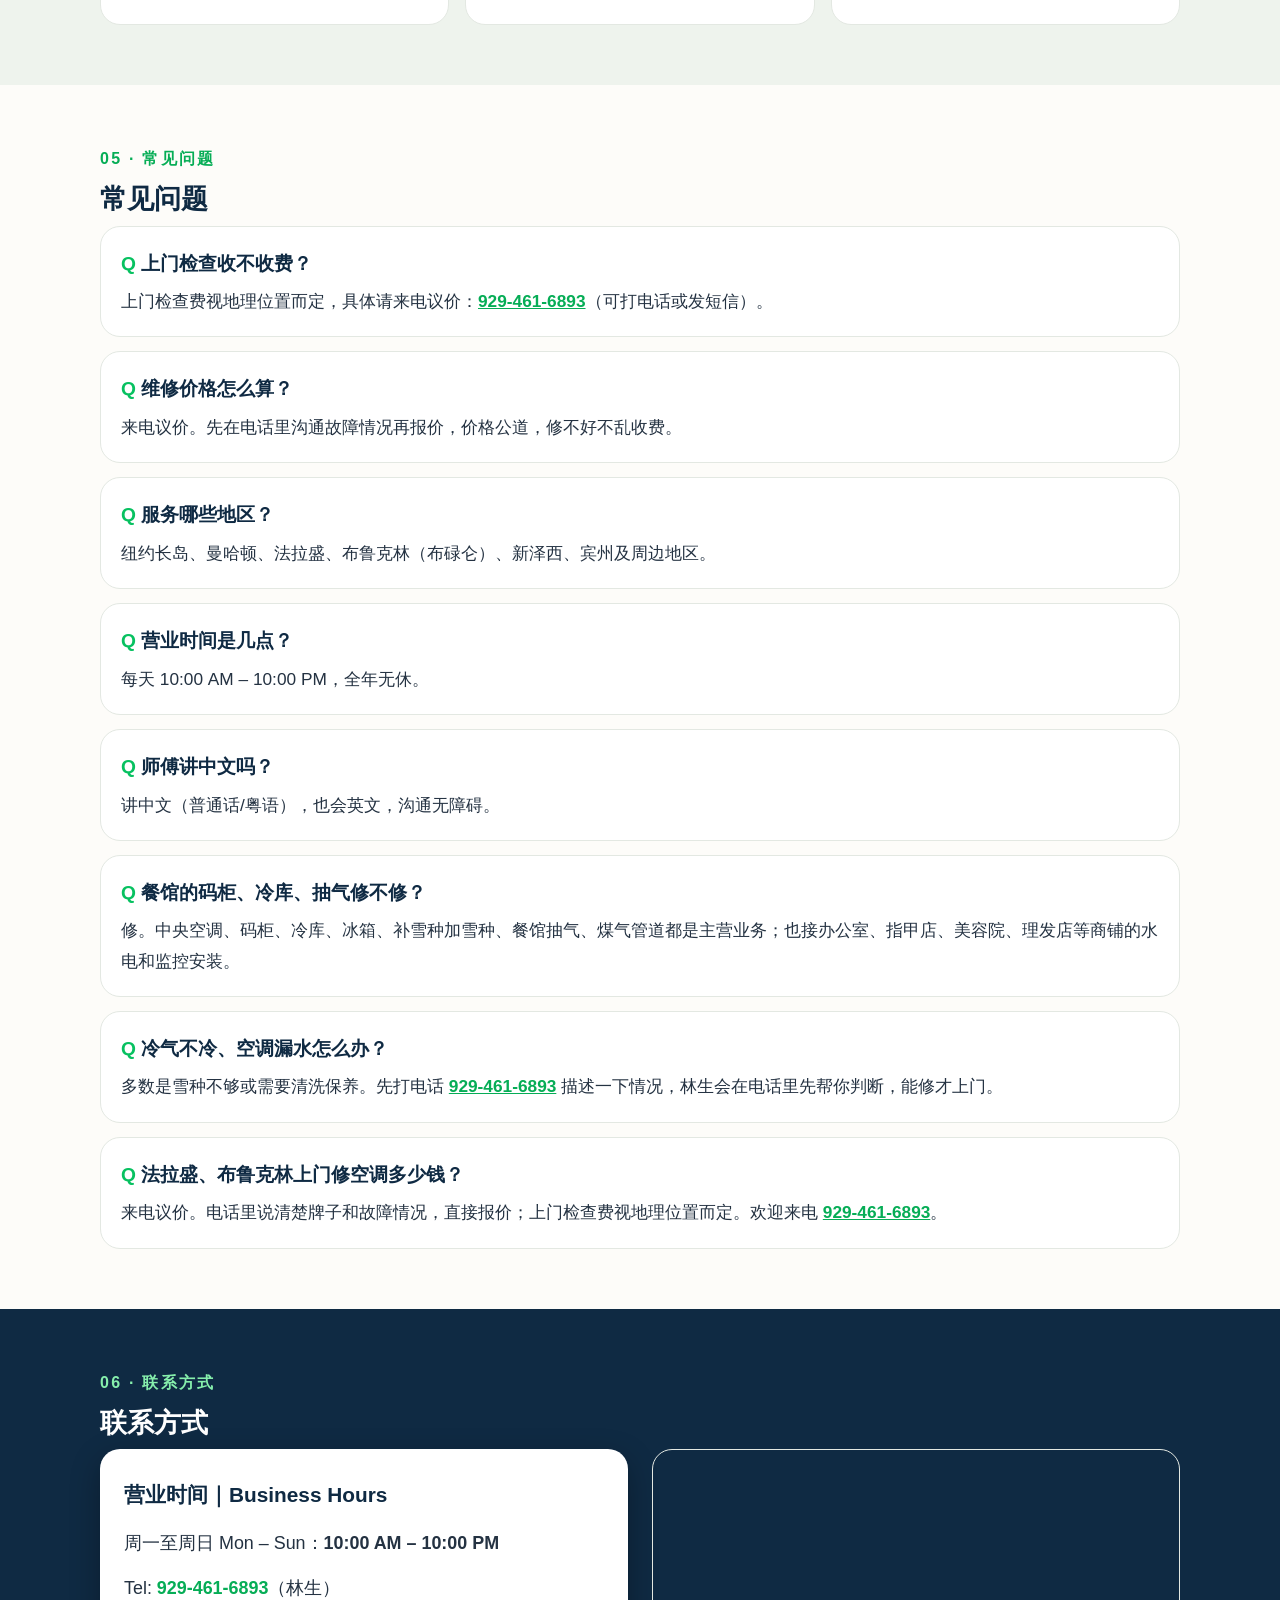
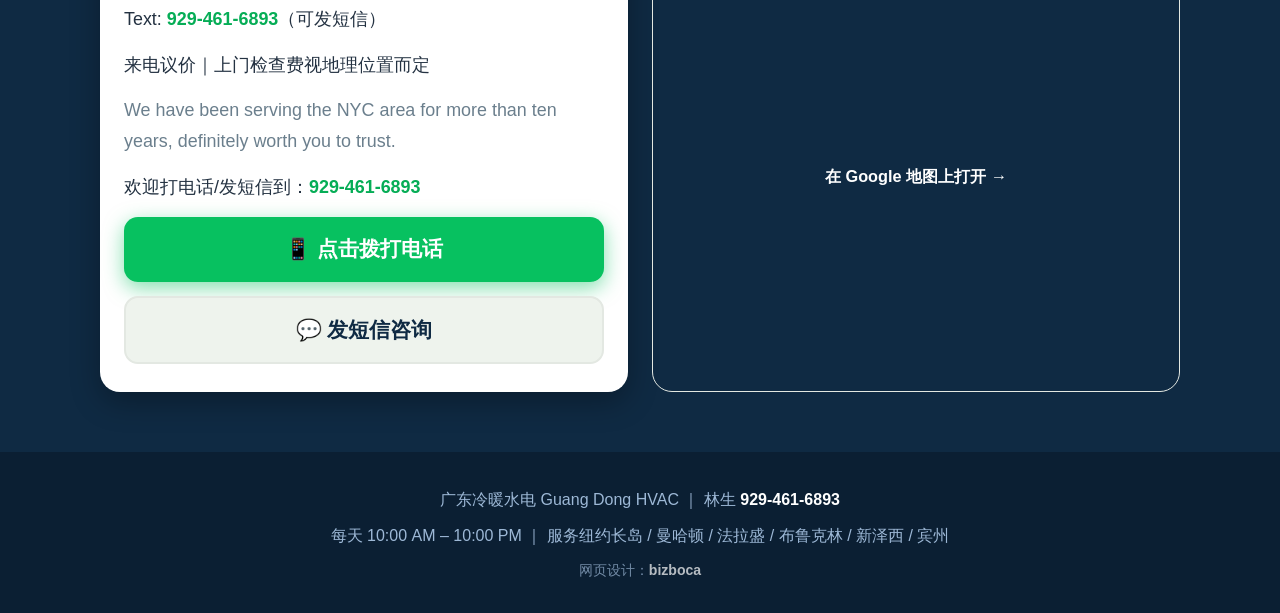
==== commit bfc279e2: "加广东大道关键字" ====
--- a/index.html
+++ b/index.html
@@ -7,7 +7,7 @@
     <meta http-equiv="X-UA-Compatible" content="ie=edge">
     <title>广东冷暖水电｜纽约中央空调冷气·水喉·电路维修安装 929-461-6893 | Guang Dong HVAC</title>
     <meta name="description" content="广东冷暖水电 (Guang Dong HVAC)，纽约十年以上维修经验：中央空调/冷气/暖气、热水炉、水喉管道、电线电路、码柜冷库、补雪种加氟、煤气管道、餐馆抽气、监控安装。服务长岛/曼哈顿/法拉盛/布鲁克林/皇后区/新泽西/宾州。讲中文，来电议价：929-461-6893。">
-    <meta name="keywords" content="广东冷暖水电,Guang Dong HVAC,纽约空调维修,纽约冷气维修,法拉盛空调维修,法拉盛冷气维修,布鲁克林空调维修,布鲁克林水喉,皇后区空调维修,长岛暖气维修,纽约华人空调师傅,中央空调安装,中央冷气,分体空调,窗式空调,空调清洗,空调不制冷,空调漏水,空调移机,补雪种,加雪种,加氟,码柜维修,冷柜维修,冻柜维修,冷库维修,热水炉维修,热水器维修,暖气炉维修,锅炉维修,水管维修,电工,煤气管道,燃气管道,餐馆抽气,抽油烟机维修,监控安装,摄像头安装,929-461-6893,NYC HVAC,Flushing AC repair,在线估价服务,在线估价,布碌仑,布禄仑,布碌仑热水器,布碌仑冷气维修,八大道空调维修,Bay Pkwy,bay pkwy,八大道热水器">
+    <meta name="keywords" content="广东冷暖水电,Guang Dong HVAC,纽约空调维修,纽约冷气维修,法拉盛空调维修,法拉盛冷气维修,布鲁克林空调维修,布鲁克林水喉,皇后区空调维修,长岛暖气维修,纽约华人空调师傅,中央空调安装,中央冷气,分体空调,窗式空调,空调清洗,空调不制冷,空调漏水,空调移机,补雪种,加雪种,加氟,码柜维修,冷柜维修,冻柜维修,冷库维修,热水炉维修,热水器维修,暖气炉维修,锅炉维修,水管维修,电工,煤气管道,燃气管道,餐馆抽气,抽油烟机维修,监控安装,摄像头安装,929-461-6893,NYC HVAC,Flushing AC repair,在线估价服务,在线估价,布碌仑,布禄仑,布碌仑热水器,布碌仑冷气维修,八大道空调维修,Bay Pkwy,bay pkwy,八大道热水器,广东大道,广东大道热水器,广东大道空调维修">
     <meta name="author" content="广东冷暖水电 Guang Dong HVAC">
     <meta name="robots" content="index, follow">
     <link rel="canonical" href="https://guang-dong-hvac.github.io/guang-dong-hvac/">
@@ -58,7 +58,7 @@
             {"@type": "State", "name": "Pennsylvania"}
         ],
         "knowsLanguage": ["zh", "en"],
-        "knowsAbout": ["中央空调维修", "冷气安装", "中央冷气", "分体空调", "窗式空调", "空调清洗保养", "中央暖气", "暖气炉", "锅炉", "电热炉", "热水炉", "热水器", "水喉维修", "水管维修", "电路维修", "电线安装", "补雪种", "加氟", "制冷剂", "码柜维修", "冷柜维修", "冻柜维修", "冷库维修", "冰箱维修", "煤气管道", "燃气管道", "餐馆抽气", "抽油烟机", "监控安装", "摄像头安装", "法拉盛空调维修", "布鲁克林冷气维修", "皇后区空调维修", "纽约华人空调师傅", "在线估价服务", "布碌仑", "布禄仑", "布碌仑热水器", "八大道空调维修", "Bay Pkwy", "八大道热水器"],
+        "knowsAbout": ["中央空调维修", "冷气安装", "中央冷气", "分体空调", "窗式空调", "空调清洗保养", "中央暖气", "暖气炉", "锅炉", "电热炉", "热水炉", "热水器", "水喉维修", "水管维修", "电路维修", "电线安装", "补雪种", "加氟", "制冷剂", "码柜维修", "冷柜维修", "冻柜维修", "冷库维修", "冰箱维修", "煤气管道", "燃气管道", "餐馆抽气", "抽油烟机", "监控安装", "摄像头安装", "法拉盛空调维修", "布鲁克林冷气维修", "皇后区空调维修", "纽约华人空调师傅", "在线估价服务", "布碌仑", "布禄仑", "布碌仑热水器", "八大道空调维修", "Bay Pkwy", "八大道热水器", "广东大道", "广东大道热水器", "广东大道空调维修"],
         "slogan": "从事维修十余年，绝对值得您信赖。"
     }
     </script>
@@ -358,7 +358,7 @@
                 <div class="body-text">
                     <p>维修安装中央冷气，中央暖气，热水炉，餐馆抽气，煤气管道，菜柜码柜，水喉管道，冰箱，空调，维修补漏加雪种（氨）。</p>
                     <p>还有餐馆酒楼，办公室，写字楼，指甲店，美容院，理发店，娱乐场所，私人住家，杂货铺监控防盗摄像安装和设置。</p>
-                    <p>服务范围包括布碌仑、布禄仑（布鲁克林：八大道、Bay Pkwy 一带）、法拉盛、曼哈顿、纽约长岛、新泽西NJ、宾州PA等周边地区。欢迎来电 <a href="tel:929-461-6893">929-461-6893</a>，来电议价；上门检查费视地理位置而定。</p>
+                    <p>服务范围包括布碌仑、布禄仑（布鲁克林：八大道、广东大道、Bay Pkwy 一带）、法拉盛、曼哈顿、纽约长岛、新泽西NJ、宾州PA等周边地区。欢迎来电 <a href="tel:929-461-6893">929-461-6893</a>，来电议价；上门检查费视地理位置而定。</p>
                     <p class="en-line">We have been serving the NYC area for more than ten years, definitely worth you to trust.</p>
                 </div>
                 <div class="chips">
